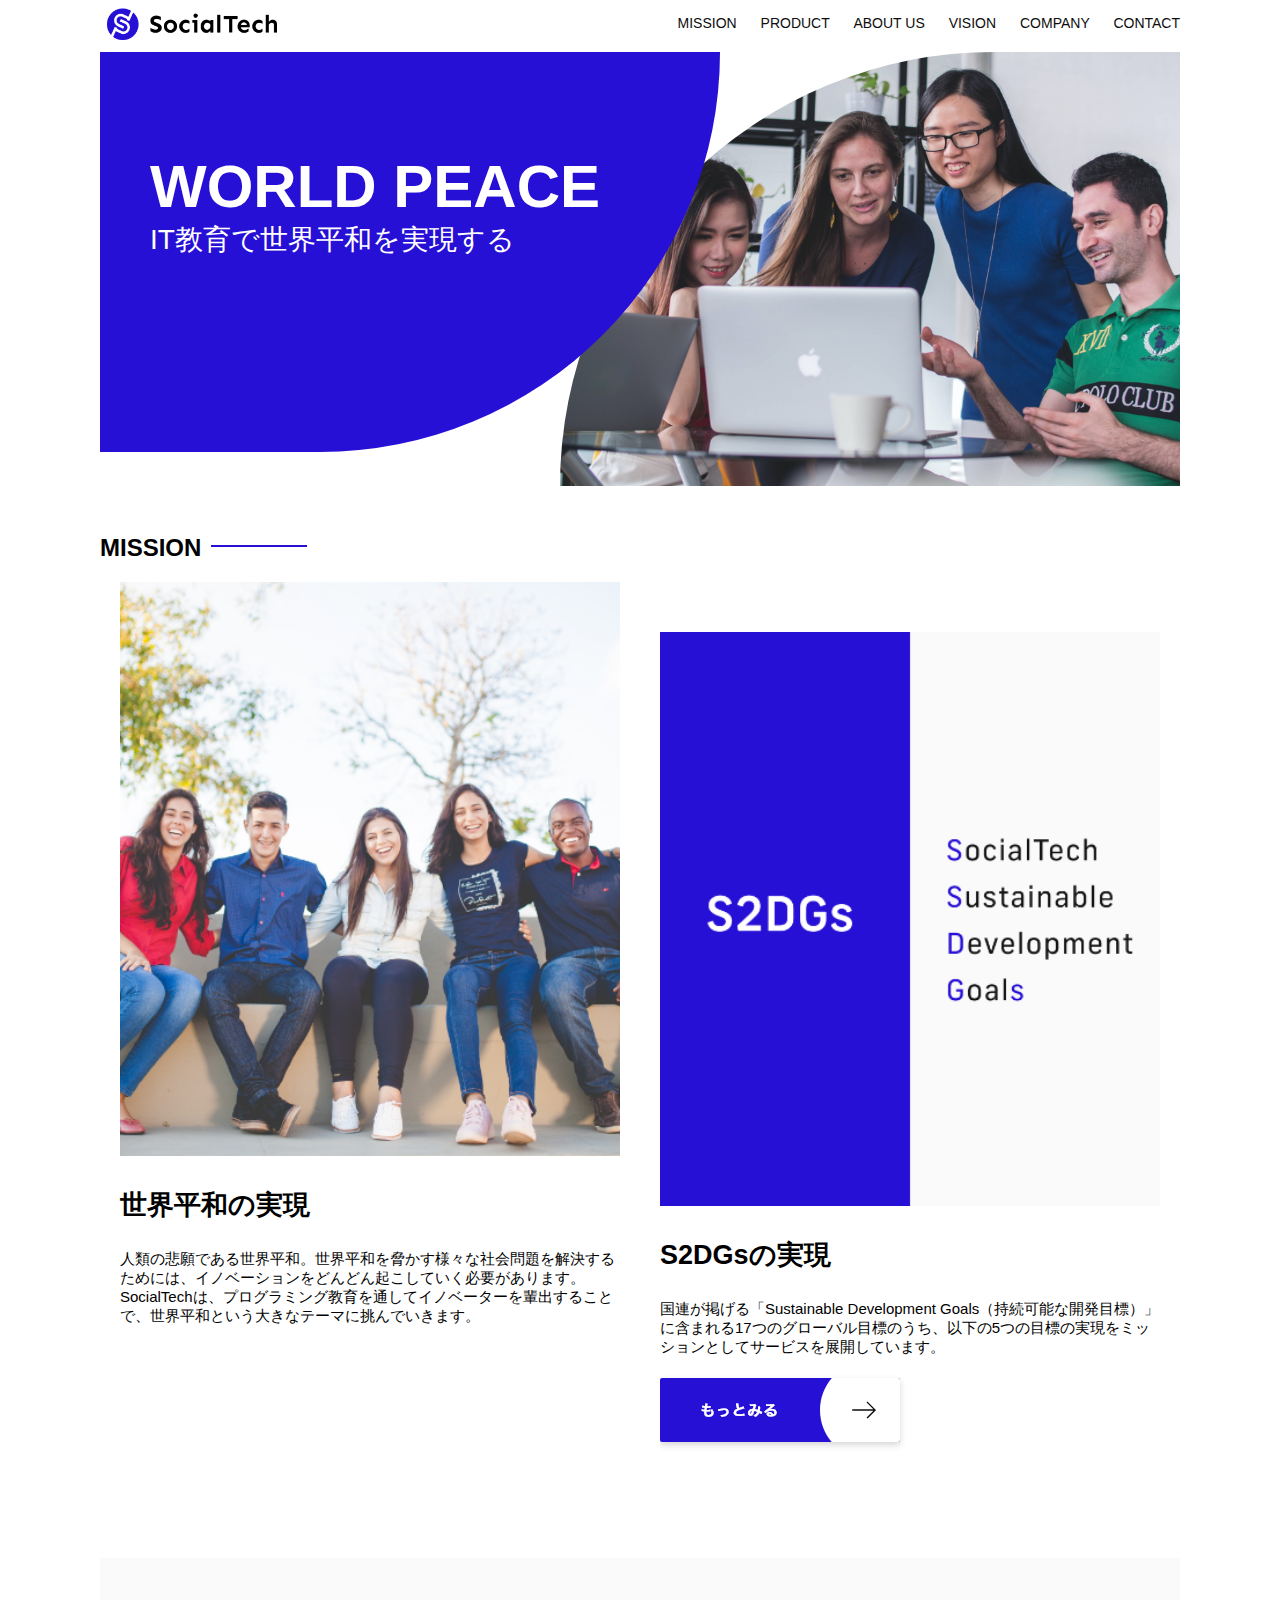
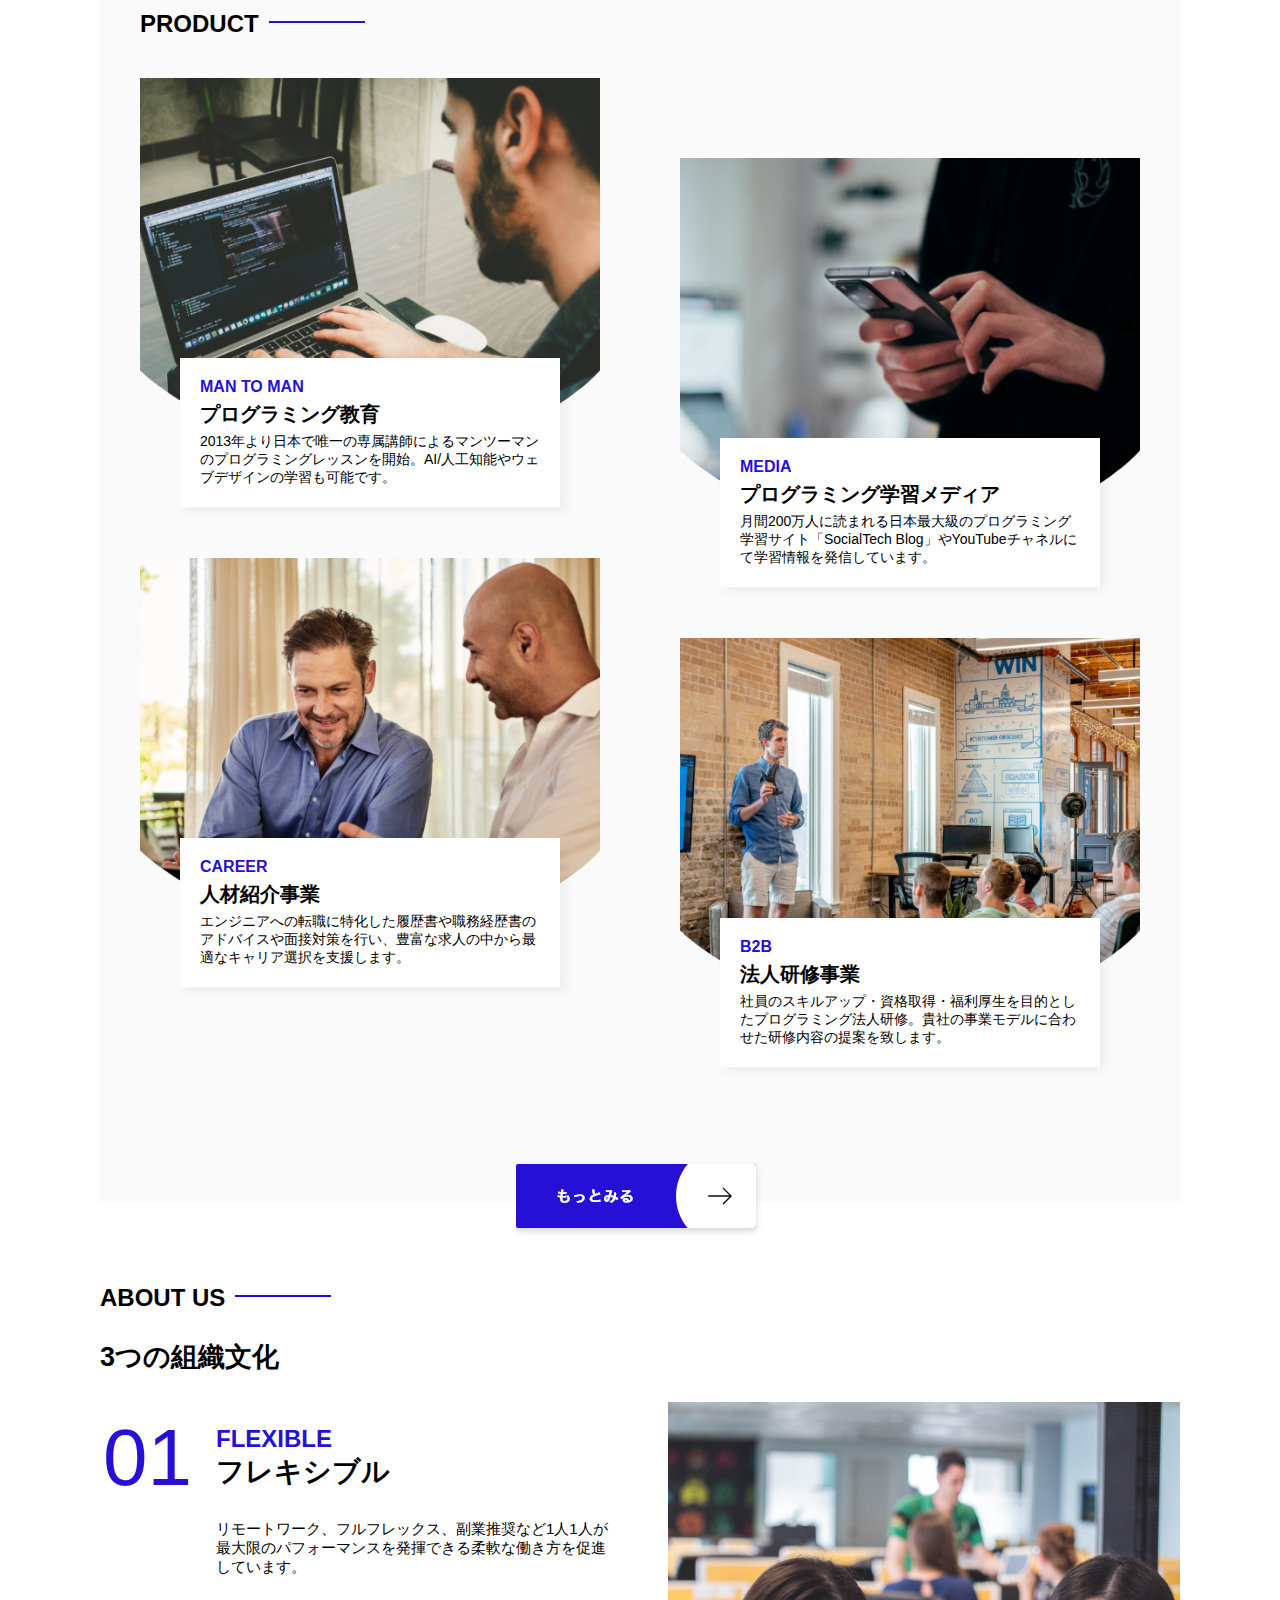
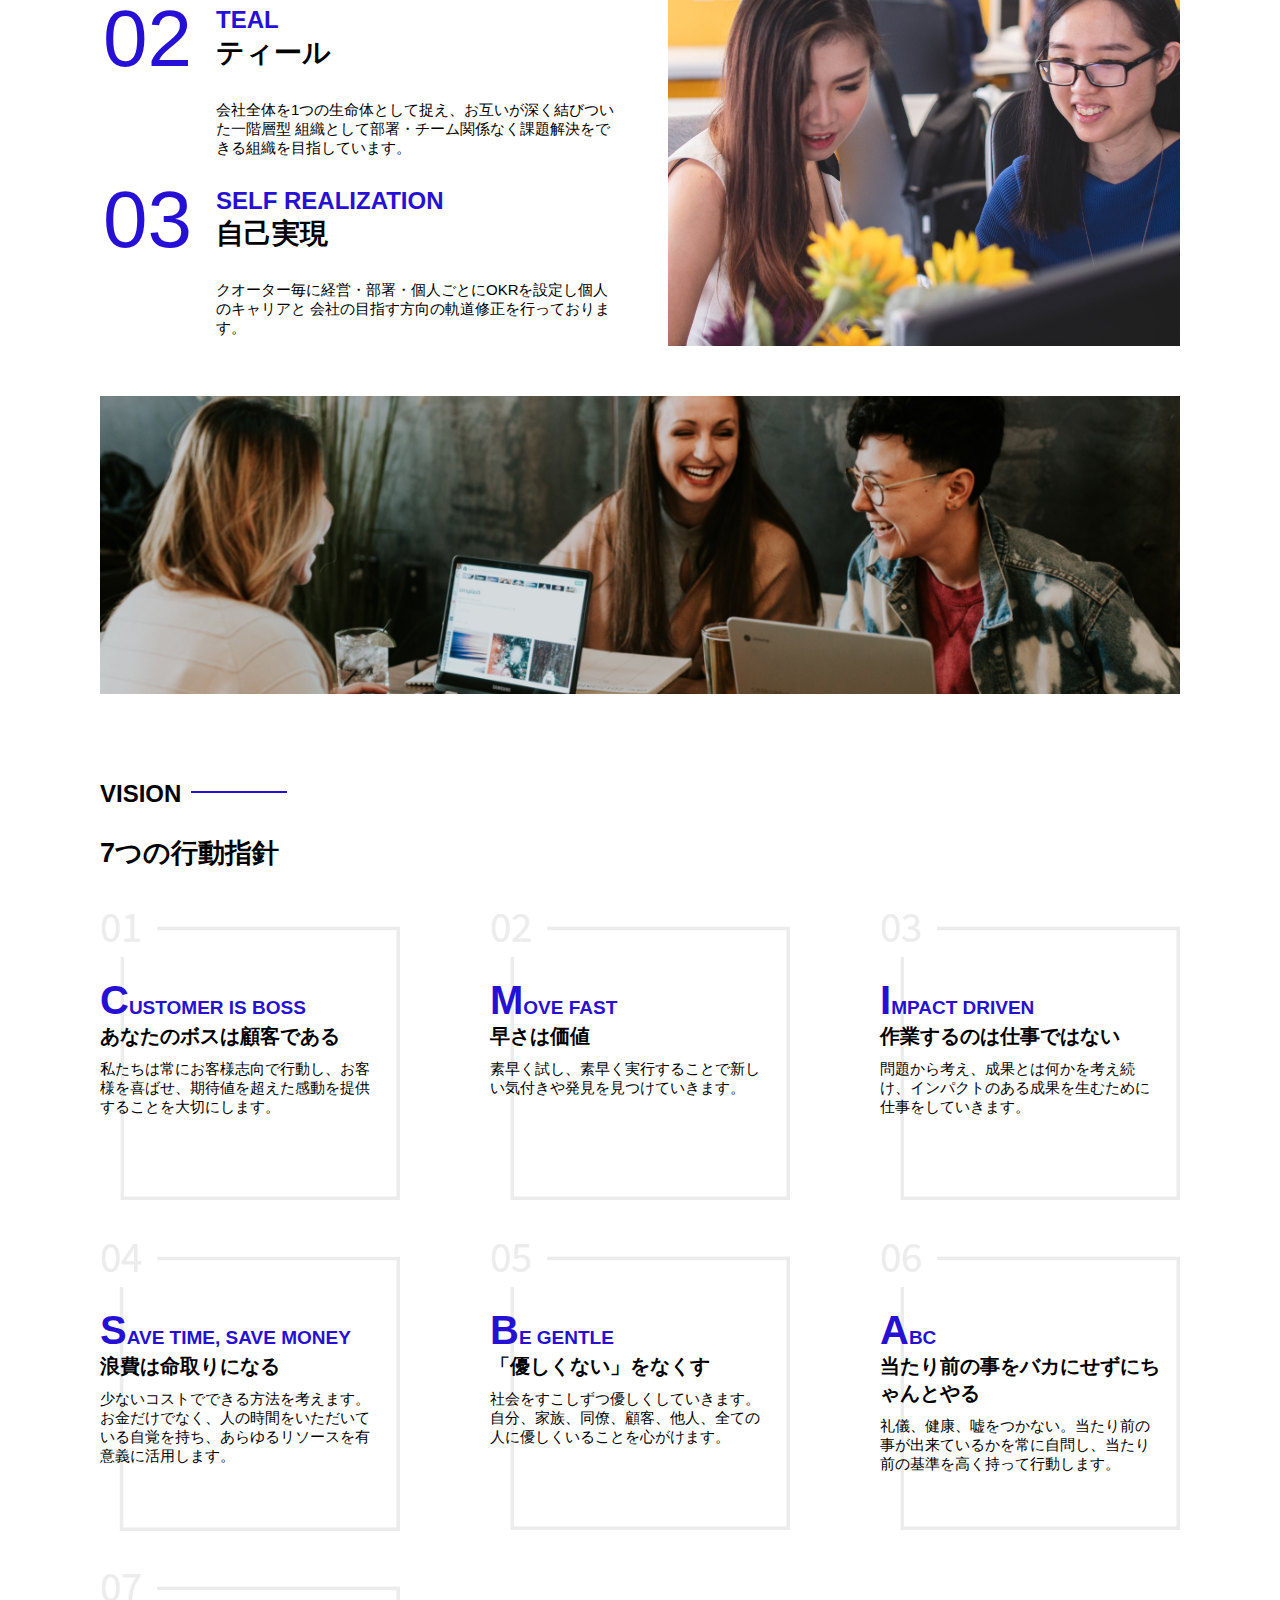
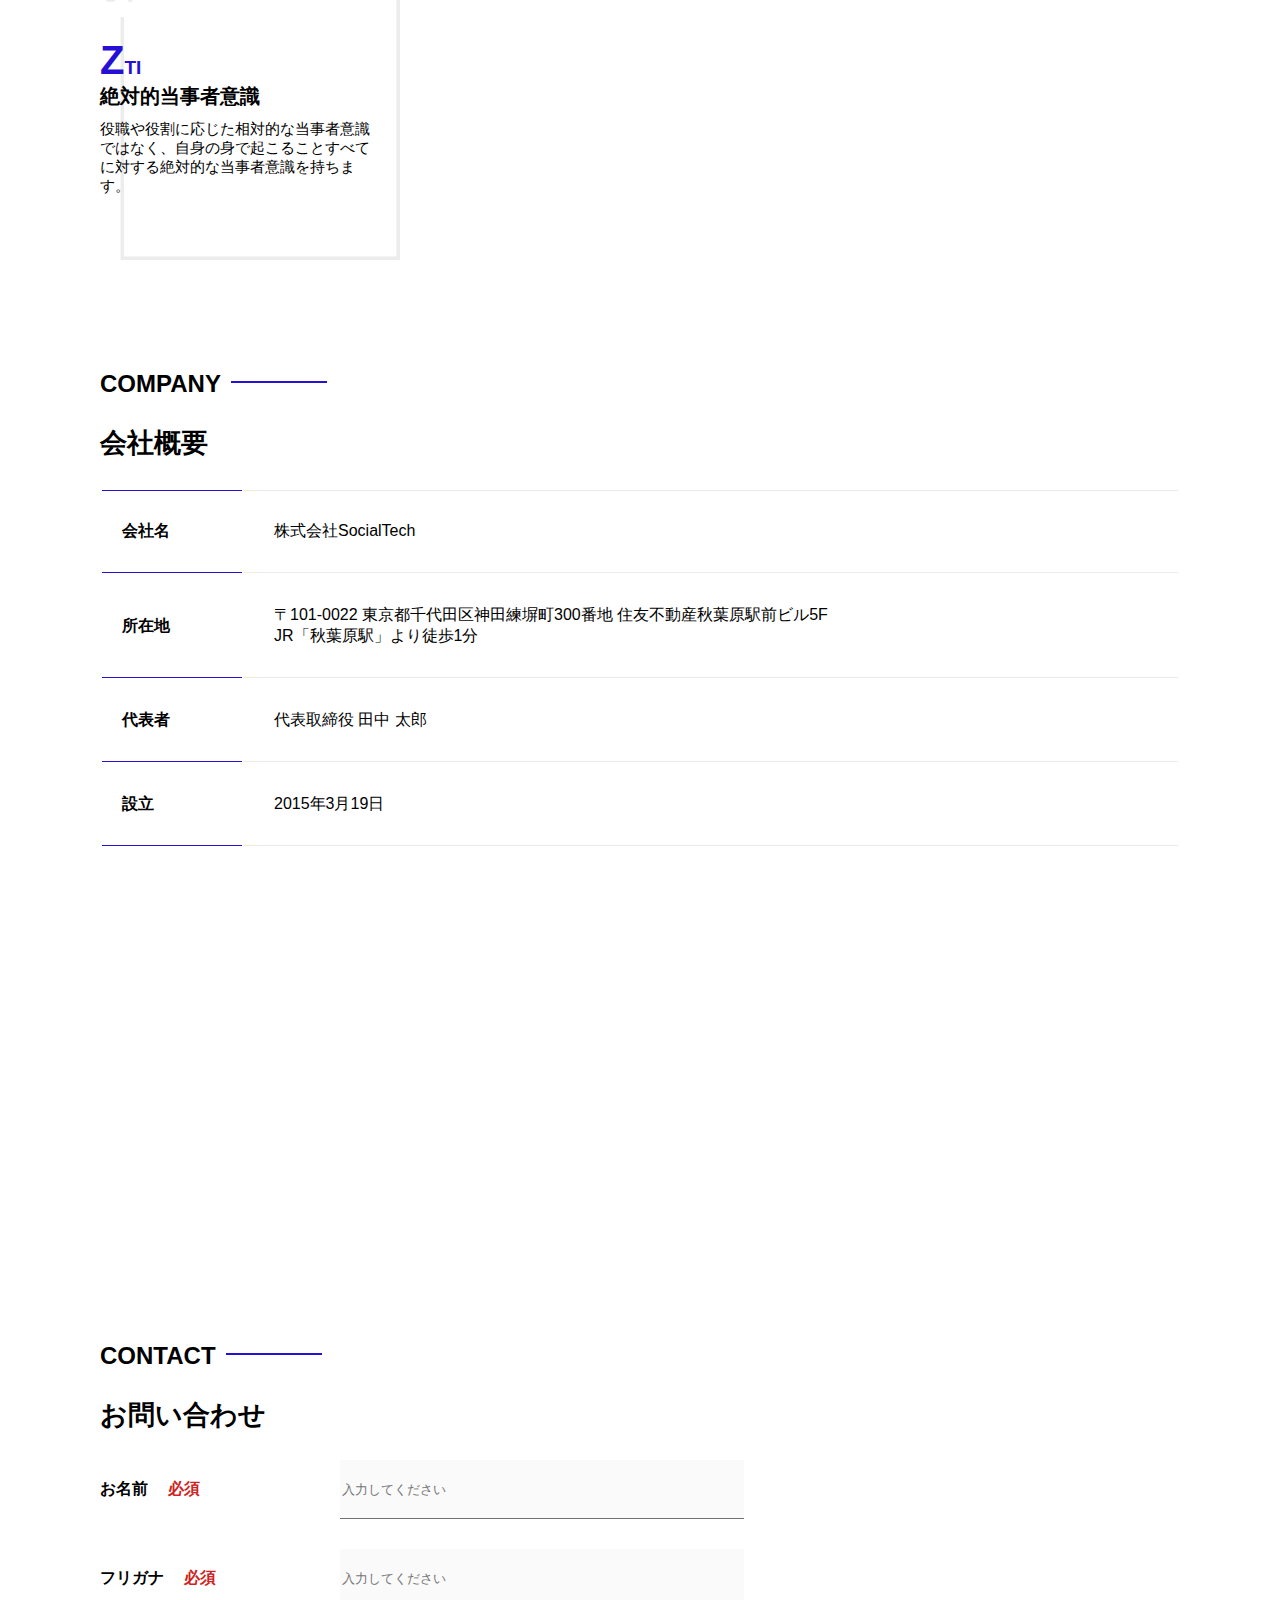
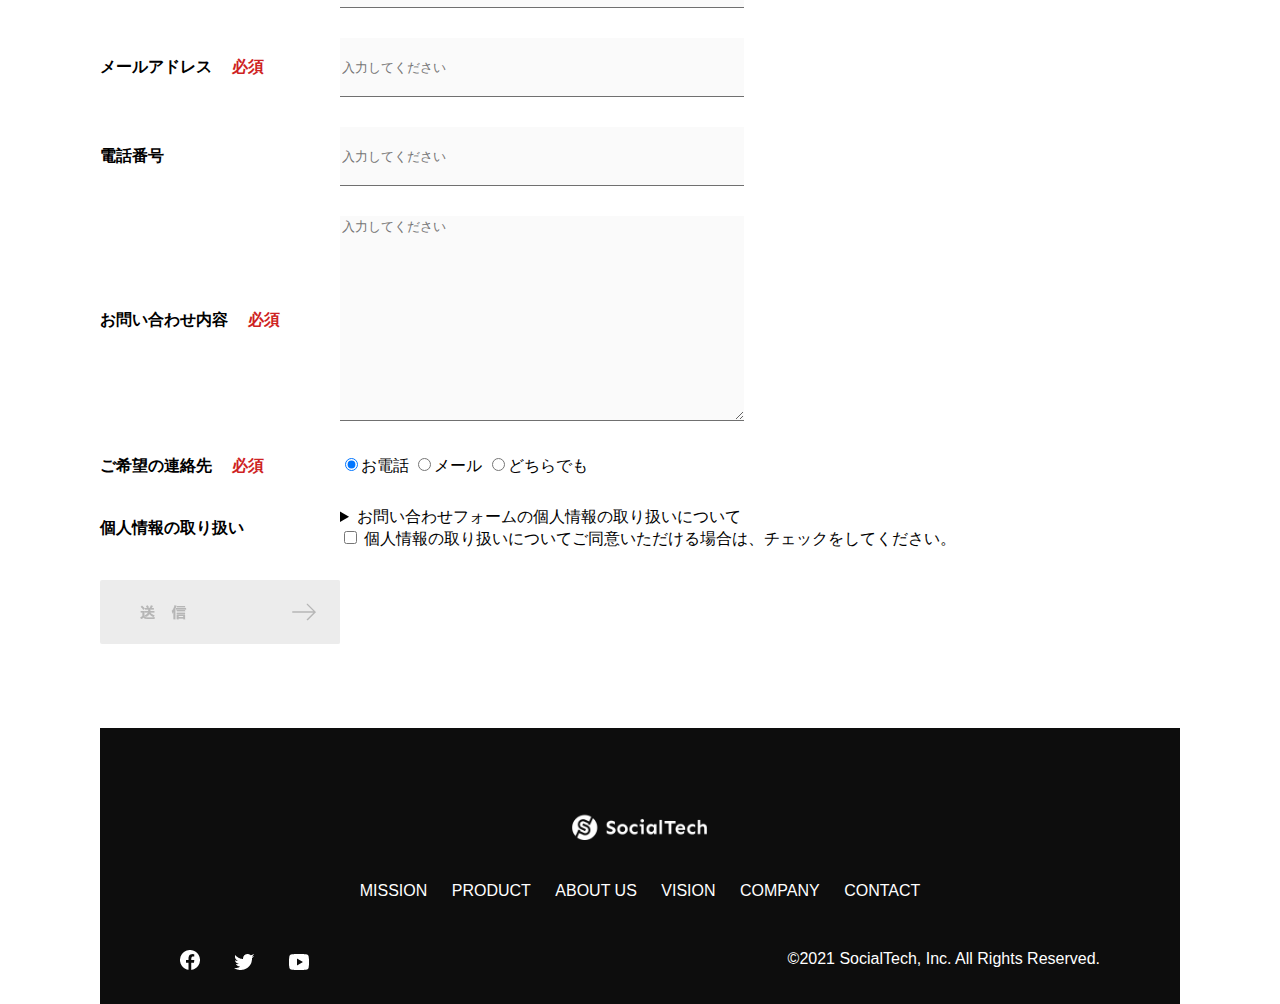
==== index.html @ 82a16e38 "初回コミット" ====
<!DOCTYPE html>
<html>

<head>
    <title>SocialTech </title>
    <meta charset="utf-8">
    <meta name="description" content="SocialTechはEdTech業界のリーディングカンパニーを目指します。">
    <meta name="viewport" content="width=device-width, initial-scale=1.0">
    <link rel="stylesheet" href="style.css">
</head>

<body>
    <!-- ヘッダー -->
    <header>
        <!-- ロゴ -->
        <a href="index.html" id="logo"><img src="images/logo.png" alt="トップページに戻る"></a>

        <!-- PC用ナビゲーション -->
        <nav id="nav-pc">
            <a href="mission.html">MISSION</a>
            <a href="product.html">PRODUCT</a>
            <a href="index.html#aboutus">ABOUT US</a>
            <a href="index.html#vision">VISION</a>
            <a href="index.html#company">COMPANY</a>
            <a href="index.html#contact">CONTACT</a>
        </nav>

        <!-- スマホ用メニューボタン -->
        <img id="menu-sp" src="images/button-menu.png" alt="ナビゲーションを開く"
            onclick="document.getElementById('nav-sp').style.display = 'block'">

        <!-- スマホ用ナビゲーション -->
        <nav id="nav-sp">
            <img id="close" src="images/button-close.png" alt="ナビゲーションを閉じる"
                onclick="document.getElementById('nav-sp').style.display = 'none'">
            <a id="logo-sp" href="index.html" onclick="document.getElementById('nav-sp').style.display = 'none'"><img
                    src="images/logo-sp.png" alt="トップページに戻る"></a>
            <a class="menu" href="mission.html"
                onclick="document.getElementById('nav-sp').style.display = 'none'">MISSION</a>
            <a class="menu" href="product.html"
                onclick="document.getElementById('nav-sp').style.display = 'none'">PRODUCT</a>
            <a class="menu" href="index.html#aboutus"
                onclick="document.getElementById('nav-sp').style.display = 'none'">ABOUT US</a>
            <a class="menu" href="index.html#vision"
                onclick="document.getElementById('nav-sp').style.display = 'none'">VISION</a>
            <a class="menu" href="index.html#company"
                onclick="document.getElementById('nav-sp').style.display = 'none'">COMPANY</a>
            <a class="menu" href="index.html#contact"
                onclick="document.getElementById('nav-sp').style.display = 'none'">CONTACT</a>
            <div id="sns">
                <a href="https://www.facebook.com/sejuku2013"><img src="images/button-facebook.png"
                        alt="Facebookのリンク"></a>
                <a href="https://twitter.com/samuraijuku"><img src="images/button-twitter.png" alt="Twitterのリンク"></a>
                <a href="https://www.youtube.com/channel/UCCFOQO5aDK0xXam4cUQXT8g"><img src="images/button-youtube.png"
                        alt="YouTubeのリンク"></a>
            </div>
        </nav>
    </header>
    <main>
        <article>
            <!-- メインビジュアル -->
            <section id="main-visual">
                <div id="main-message">
                    <h1>WORLD PEACE</h1>
                    <p>IT教育で世界平和を実現する</p>
                </div>
                <img src="images/index/index-main.png" alt="PCの周りに集まる多国籍の仲間たち">
            </section>
            <section id="mission">
                <h2 class="index-h2">MISSION</h2>
                <div id="mission-flex">
                    <div>
                        <img id="mission-photo" src="images/index/index-mission.png" alt="屋外のベンチで写真を撮影する多国籍の仲間たち">
                        <h3>世界平和の実現</h3>
                        <p>
                            人類の悲願である世界平和。世界平和を脅かす様々な社会問題を解決するためには、イノベーションをどんどん起こしていく必要があります。SocialTechは、プログラミング教育を通してイノベーターを輩出することで、世界平和という大きなテーマに挑んでいきます。
                        </p>
                    </div>
                    <div>
                        <img id="s2dgs" src="images/index/s2dgs.png" alt="S2DGs">
                        <h3>S2DGsの実現</h3>
                        <p>国連が掲げる「Sustainable Development
                            Goals（持続可能な開発目標）」に含まれる17つのグローバル目標のうち、以下の5つの目標の実現をミッションとしてサービスを展開しています。</p>
                        <a href="mission.html">
                            <img src="images/button-more.png" alt="もっとみる">
                        </a>
                    </div>
                </div>
            </section>
            <!-- プロダクト -->
            <section id="product">
                <h2 class="index-h2">PRODUCT</h2>
                <div>
                    <div id="product-left">
                        <div>
                            <img class="product-photo" src="images/index/index-mantoman.png" alt="PCでコードを書く男性">
                            <div class="product-explain">
                                <span>MAN TO MAN</span>
                                <h3>プログラミング教育</h3>
                                <p>2013年より日本で唯一の専属講師によるマンツーマンのプログラミングレッスンを開始。AI/人工知能やウェブデザインの学習も可能です。</p>
                            </div>
                        </div>
                        <div>
                            <img class="product-photo" src="images/index/index-career.png" alt="笑顔で話し合う2人の男性">
                            <div class="product-explain">
                                <span>CAREER</span>
                                <h3>人材紹介事業</h3>
                                <p>エンジニアへの転職に特化した履歴書や職務経歴書のアドバイスや面接対策を行い、豊富な求人の中から最適なキャリア選択を支援します。</p>
                            </div>
                        </div>
                    </div>
                    <div id="product-right">
                        <div>
                            <img class="product-photo" src="images/index/index-media.png" alt="スマートフォンを操作する人">
                            <div class="product-explain">
                                <span>MEDIA</span>
                                <h3>プログラミング学習メディア</h3>
                                <p>月間200万人に読まれる日本最大級のプログラミング学習サイト「SocialTech
                                    Blog」やYouTubeチャネルにて学習情報を発信しています。</p>
                            </div>
                        </div>
                        <div>
                            <img class="product-photo" src="images/index/index-b2b.png" alt="講演中の男性とそれを聴く人々">
                            <div class="product-explain">
                                <span>B2B</span>
                                <h3>法人研修事業</h3>
                                <p>社員のスキルアップ・資格取得・福利厚生を目的としたプログラミング法人研修。貴社の事業モデルに合わせた研修内容の提案を致します。</p>
                            </div>
                        </div>
                    </div>
                </div>
                <div>
                    <a id="product-more" href="product.html">
                        <img src="images/button-more.png" alt="もっとみる">
                    </a>
                </div>
            </section>
            <!-- ABOUT US -->
            <section id="aboutus">
                <h2 class="index-h2">ABOUT US</h2>
                <h3>3つの組織文化</h3>
                <div>
                    <table class="culture-table">
                        <tr>
                            <td>
                                <span class="culture-num">01</span>
                            </td>
                            <td>
                                <span class="culture-en">FLEXIBLE</span>
                                <span class="culture-jp">フレキシブル</span>
                            </td>
                        </tr>
                        <tr>
                            <td>
                                <!--空のセル-->
                            </td>
                            <td>
                                <p class="culture-description">
                                    リモートワーク、フルフレックス、副業推奨など1人1人が最大限のパフォーマンスを発揮できる柔軟な働き方を促進しています。
                                </p>
                            </td>
                        </tr>
                        <tr>
                            <td>
                                <span class="culture-num">02</span>
                            </td>
                            <td>
                                <span class="culture-en">TEAL</span>
                                <span class="culture-jp">ティール</span>
                            </td>
                        </tr>
                        <tr>
                            <td>
                                <!--空のセル-->
                            </td>
                            <td>
                                <p class="culture-description">
                                    会社全体を1つの生命体として捉え、お互いが深く結びついた一階層型
                                    組織として部署・チーム関係なく課題解決をできる組織を目指しています。
                                </p>
                            </td>
                        </tr>
                        <tr>
                            <td>
                                <span class="culture-num">03</span>
                            </td>
                            <td>
                                <span class="culture-en">SELF REALIZATION</span>
                                <span class="culture-jp">自己実現</span>
                            </td>
                        </tr>
                        <tr>
                            <td>
                                <!--空のセル-->
                            </td>
                            <td>
                                <p class="culture-description">
                                    クオーター毎に経営・部署・個人ごとにOKRを設定し個人のキャリアと
                                    会社の目指す方向の軌道修正を行っております。
                                </p>
                            </td>
                        </tr>
                    </table>
                    <img class="culture-img" src="images/index/index-aboutus1.png" alt="笑顔で話し合う2人の女性">
                </div>
                <img class="culture-img2" src="images/index/index-aboutus2.png" alt="笑顔で話し合う3人の男女">
            </section>
            <!-- VISION -->
            <section id="vision">
                <h2 class="index-h2">VISION</h2>
                <h3>7つの行動指針</h3>
                <div>
                    <div class="vision-box">
                        <img src="images/index/vision-01.png" alt="01">
                        <span>
                            <h4>CUSTOMER IS BOSS</h4>
                            <h5>あなたのボスは顧客である</h5>
                            <p>私たちは常にお客様志向で行動し、お客様を喜ばせ、期待値を超えた感動を提供することを大切にします。</p>
                        </span>
                    </div>
                    <div class="vision-box">
                        <img src="images/index/vision-02.png" alt="02">
                        <span>
                            <h4>MOVE FAST</h4>
                            <h5>早さは価値</h5>
                            <p>素早く試し、素早く実行することで新しい気付きや発見を見つけていきます。</p>
                        </span>
                    </div>
                    <div class="vision-box">
                        <img src="images/index/vision-03.png" alt="03">
                        <span>
                            <h4>IMPACT DRIVEN</h4>
                            <h5>作業するのは仕事ではない</h5>
                            <p>問題から考え、成果とは何かを考え続け、インパクトのある成果を生むために仕事をしていきます。</p>
                        </span>
                    </div>
                    <div class="vision-box">
                        <img src="images/index//vision-04.png" alt="04">
                        <span>
                            <h4>SAVE TIME, SAVE MONEY</h4>
                            <h5>浪費は命取りになる</h5>
                            <p>少ないコストでできる方法を考えます。お金だけでなく、人の時間をいただいている自覚を持ち、あらゆるリソースを有意義に活用します。</p>
                        </span>

                    </div>
                    <div class="vision-box">
                        <img src="images/index/vision-05.png" alt="05">
                        <span>
                            <h4>BE GENTLE</h4>
                            <h5>「優しくない」をなくす</h5>
                            <p>社会をすこしずつ優しくしていきます。自分、家族、同僚、顧客、他人、全ての人に優しくいることを心がけます。</p>
                        </span>
                    </div>
                    <div class="vision-box">
                        <img src="images/index/vision-06.png" alt="06">
                        <span>
                            <h4>ABC</h4>
                            <h5>当たり前の事をバカにせずにちゃんとやる</h5>
                            <p>礼儀、健康、嘘をつかない。当たり前の事が出来ているかを常に自問し、当たり前の基準を高く持って行動します。</p>
                        </span>
                    </div>
                    <div class="vision-box">
                        <img src="images/index/vision-07.png" alt="07">
                        <span>
                            <h4>ZTI</h4>
                            <h5>絶対的当事者意識</h5>
                            <p>役職や役割に応じた相対的な当事者意識ではなく、自身の身で起こることすべてに対する絶対的な当事者意識を持ちます。</p>
                        </span>
                    </div>
                </div>
            </section>
            <!-- COMPANY -->
            <section id="company">
                <h2 class="index-h2">COMPANY</h2>
                <h3>会社概要</h3>
                <table id="company-table">
                    <tr>
                        <th class="tableheader-first">会社名</th>
                        <td class="cell-first">株式会社SocialTech</td>
                    </tr>
                    <tr>
                        <th class="tableheader">所在地</th>
                        <td class="cell">〒101-0022 東京都千代田区神田練塀町300番地 住友不動産秋葉原駅前ビル5F<br>JR「秋葉原駅」より徒歩1分</td>
                    </tr>
                    <tr>
                        <th class="tableheader">代表者</th>
                        <td class="cell">代表取締役 田中 太郎</td>
                    </tr>
                    <tr>
                        <th class="tableheader">設立</th>
                        <td class="cell">2015年3月19日</td>
                    </tr>
                </table>
                <iframe
                    src="https://www.google.com/maps/embed?pb=!1m18!1m12!1m3!1d3240.0688551336807!2d139.7720776771055!3d35.69992317258124!2m3!1f0!2f0!3f0!3m2!1i1024!2i768!4f13.1!3m3!1m2!1s0x60188fee13660e23%3A0x77137876edf742ac!2z5L2P5Y-L5LiN5YuV55Sj56eL6JGJ5Y6f6aeF5YmN44OT44Or!5e0!3m2!1sja!2sjp!4v1704858013291!5m2!1sja!2sjp"
                    style="border:0;" allowfullscreen="" loading="lazy">
                </iframe>
            </section>
            <!-- お問い合わせフォーム -->
            <section id="contact">
                <h2 class="index-h2">CONTACT</h2>
                <h3>お問い合わせ</h3>
                <form>

                    <div>
                        <div class="contact-heading">
                            <label class="contact-label">お名前<span class="contact-span">必須</span></label>
                        </div>
                        <div>
                            <input type="text" name="name" placeholder="入力してください" class="contact-textbox">
                        </div>
                    </div>
                    <div>
                        <div class="contact-heading">
                            <label class="contact-label">フリガナ<span class="contact-span">必須</span></label>
                        </div>
                        <div>
                            <input type="text" name="hurigana" placeholder="入力してください" class="contact-textbox">
                        </div>
                    </div>
                    <div>
                        <div class="contact-heading">
                            <label class="contact-label">メールアドレス<span class="contact-span">必須</span></label>
                        </div>
                        <div>
                            <input type="text" name="email" placeholder="入力してください" class="contact-textbox">
                        </div>
                    </div>
                    <div>
                        <div class="contact-heading">
                            <label class="contact-label">電話番号</label>
                        </div>
                        <div>
                            <input type="text" name="tel" placeholder="入力してください" class="contact-textbox">
                        </div>
                    </div>
                    <div>
                        <div class="contact-heading">
                            <label class="contact-label">お問い合わせ内容<span class="contact-span">必須</span></label>
                        </div>
                        <div>
                            <textarea class="contact-textarea " placeholder="入力してください" name="message"></textarea>
                        </div>
                    </div>
                    <div>
                        <div class="contact-heading">
                            <label class="contact-label">ご希望の連絡先<span class="contact-span">必須</span></label>
                        </div>
                        <div>
                            <input class="radiobutton" type="radio" value="tel" name="contact"
                                checked><label>お電話</label>
                            <input class="radiobutton" type="radio" value="mail" name="contact"><label>メール</label>
                            <input class="radiobutton" type="radio" value="both" name="contact"><label>どちらでも</label>
                        </div>
                    </div>
                    <div>
                        <div class="contact-heading">
                            <label class="contact-label">個人情報の取り扱い</label>
                        </div>
                        <div>
                            <details>
                                <summary>お問い合わせフォームの個人情報の取り扱いについて</summary>
                                <div>
                                    <span>１．組織の名称又は氏名</span><br>
                                    株式会社SocialTech<br><br>
                                    <span>２．個人情報保護管理者（若しくはその代理人）の氏名又は職名、所属及び連絡先
                                        鈴木 一郎 コーポレート部</span><br>
                                    メールアドレス：samurai@example.com<br>
                                    TEL：03-1234-5678<br>
                                    <span>３．個人情報の利用目的</span><br>
                                    ・本サービス及び本サービスに関連する情報の提供又はそれらに関する連絡のため<br>
                                    ・ユーザーの本人確認のため<br>
                                    ・当社サービスのご案内のため<br>
                                    ・当社の商品等の広告または宣伝（電子メールによるものを含むものとします。）<br><br>
                                    <span>４．個人情報の取り扱い業務の委託</span><br>
                                    個人情報の取扱業務の全部または一部を外部に業務委託する場合があります。<br>
                                    その際、弊社は、個人情報を適切に保護できる管理体制を敷き実行していることを条件として<br>
                                    委託先を厳選したうえで、機密保持契約を委託先と締結し、お客様の個人情報を厳密に管理させます。<br><br>
                                    <span>５．個人情報の開示等の請求</span><br>
                                    お客様は、弊社に対してご自身の個人情報の開示等（利用目的の通知、開示、内容の訂正・追加・削除、利用の停止または消去、第三者への提供の停止）に関して、当社問合わせ窓口に申し出ることができます。<br>
                                    その際、弊社はお客様ご本人を確認させていただいたうえで、合理的な期間内に対応いたします。<br><br>
                                    なお、個人情報に関する弊社問合わせ先は、次の通りです。<br><br>
                                    株式会社SocialTech　個人情報問合せ窓口<br>
                                    〒101-0022 東京都千代田区神田練塀町300番地 住友不動産秋葉原駅前ビル5F<br>
                                    メールアドレス：samurai@example.com　TEL：03-1234-5678<br><br>
                                    <span>６．個人情報を提供されることの任意性について</span><br><br>
                                    お客様がご自身の個人情報を弊社に提供されるか否かは、お客様のご判断によりますが、もしご提供されない場合には、適切なサービスが提供できない場合がありますので予めご了承ください。
                                </div>
                            </details>
                            <input type="checkbox" name="agree">
                            <span>個人情報の取り扱いについてご同意いただける場合は、チェックをしてください。</span>
                        </div>
                    </div>
                    <input type="image" src="images/button-submit.png" alt="送信する">
                </form>
            </section>
        </article>
        <footer>
            <div id="footer-logo">
                <img src="images/logo-sp.png" alt="SocialTech">
            </div>
            <div id="footer-link">
                <a href="mission.html">MISSION</a>
                <a href="product.html">PRODUCT</a>
                <a href="index.html#aboutus">ABOUT US</a>
                <a href="index.html#vision">VISION</a>
                <a href="index.html#company">COMPANY</a>
                <a href="index.html#contact">CONTACT</a>
            </div>
            <div id="sns-footer">
                <a href="https://www.facebook.com/sejuku2013"><img src="images/button-facebook.png"
                        alt="Facebookのリンク"></a>
                <a href="https://twitter.com/samuraijuku"><img src="images/button-twitter.png" alt="Twitterのリンク"></a>
                <a href="https://www.youtube.com/channel/UCCFOQO5aDK0xXam4cUQXT8g"><img src="images/button-youtube.png"
                        alt="YouTubeのリンク"></a>
                <span id="copyright">&copy;2021 SocialTech, Inc. All Rights Reserved. </span>
            </div>
        </footer>
    </main>
</body>

</html>
---- style.css ----
/* PC、スマホ共通スタイル */
body {
    font-family: "Source Sans Pro", "Hiragino Kaku Gothic ProN", Meiryo, Arial,
        sans-serif;
}

p {
    font-size: 15px;
}

.arrow-right {
    color: #2710d5;
}

#submit {
    margin-top: 50px;
}

/*================
 PC用のスタイル
=================*/
@media screen and (min-width: 768px) {
    /* 横幅設定 */
    body {
        max-width: 1080px;
        min-width: 900px;
        margin: 0 auto 0 auto;
    }

    /* ヘッダー */
    header {
        display: flex;
        justify-content: space-between;
    }

    /* ナビゲーションのレイアウト */
    #nav-pc {
        font-size: 14px;
        padding-top: 15px;
    }

    /* ナビゲーションのリンクの装飾設定 */
    #nav-pc > a {
        text-decoration: none;
        margin-left: 20px;
    }
    #nav-pc > a:link {
        color: #0d0d0d;
    }
    #nav-pc > a:visited {
        color: #0d0d0d;
    }
    #nav-pc > a:hover {
        color: #0d0d0d;
        text-decoration: underline;
    }
    #nav-pc > a:active {
        color: #0d0d0d;
    }

    /* スマホ用ナビを非表示 */
    #nav-sp,
    #menu-sp {
        display: none;
    }

    /* メインビジュアル*/
    #main-visual {
        position: relative;
        height: 400px;
    }
    #main-message {
        position: absolute;
        top: 0;
        left: 0;
        background-color: #2710d5;
        color: #ffffff;
        border-radius: 0 0 476px 0;
        max-width: 620px;
        height: 100%;
        width: 100%;
        z-index: 11;
    }
    #main-message > h1 {
        font-size: 60px;
        font-weight: bold;
        margin: 100px 0 0 50px;
    }

    #main-message > p {
        font-size: 28px;
        margin: 0 0 0 50px;
    }
    #main-visual > img {
        max-width: 620px;
        border-radius: 476px 0 0 0;
        position: absolute;
        top: 0;
        right: 0;
        z-index: 10;
    }

    /*見出し*/
    h2 {
        margin: 40px 0 0 0;
    }

    h2::after {
        content: url("images/line.png");
        margin-left: 10px;
    }

    h3 {
        font-size: 27px;
    }

    /* ミッション */
    #mission {
        margin: 80px auto 80px auto;
        width: 100%;
    }

    #mission-flex {
        width: 100%;
        display: flex;
    }

    #mission-flex > div {
        width: 50%;
        margin: 20px;
    }

    #mission-photo {
        width: 100%;
    }

    #s2dgs {
        margin-top: 50px;
        width: 100%;
    }

    /* プロダクト */
    #product {
        background-color: #fafafa;
        margin: 80px 0 80px 0;
        padding: 10px 40px 0px 40px;
    }

    /* 外枠 */
    #product > div {
        margin-top: 40px;
        display: flex;
    }

    /* 左のカラム */
    #product-left {
        width: 50%;
        margin-right: 20px;
    }

    /* 右のカラム */
    #product-right {
        width: 50%;
        margin-left: 20px;
        margin-top: 80px;
    }

    /* 写真＋説明の枠 */
    #product-left > div {
        position: relative;
        height: 480px;
        margin-right: 20px;
    }
    #product-right > div {
        position: relative;
        height: 480px;
        margin-left: 20px;
    }

    /* 写真*/
    .product-photo {
        width: 100%;
    }

    /* 説明文の枠 */
    .product-explain {
        background-color: #ffffff;
        position: absolute;
        left: 0;
        top: 280px;
        margin: 0 40px 0 40px;
        padding: 20px;
        box-shadow: 5px 5px 10px rgba(0, 0, 0, 0.05);
    }

    /* 説明文の英語 */
    .product-explain > span {
        color: #2710d5;
        font-weight: bold;
        font-size: 16px;
        margin: 0px;
    }

    /* 説明文の見出し */
    .product-explain > h3 {
        font-size: 20px;
        margin: 5px 0 5px 0;
    }

    /* 説明文 */
    .product-explain > p {
        font-size: 14px;
        margin: 0;
    }

    /* もっと見るボタン */
    #product-more {
        margin: 0 auto -42px auto;
    }

    /* ABOUT US */
    #aboutus {
        margin: 80px auto 80px auto;
    }

    /* ３つの組織文化と写真を入れる枠 */
    #aboutus > div {
        display: flex;
    }

    /* 写真 */
    .culture-img {
        width: 100%;
        align-self: flex-start;
    }

    .culture-img2 {
        margin-top: 50px;
        width: 100%;
    }

    /* 3つの組織文化の表 */
    .culture-table {
        margin-right: 50px;
    }

    /* 番号 */
    .culture-num {
        font-size: 80px;
        color: #2710d5;
        margin: 0 20px 0 0;
    }

    /* 組織文化英語 */
    .culture-en {
        color: #2710d5;
        font-weight: bold;
        font-size: 24px;
        display: block;
    }

    /* 組織文化日本語 */
    .culture-jp {
        font-size: 28px;
        font-weight: bold;
    }

    /* 説明文 */
    .culture-description {
        margin: 0;
    }

    /* ビジョン */
    #vision {
        margin: 80px auto 80px auto;
    }

    /* セクション内の外枠*/
    #vision > div {
        width: 100%;
        display: flex;
        justify-content: space-between;
        flex-wrap: wrap;
    }

    /*7つの行動指針の枠*/
    .vision-box {
        width: 300px;
        height: 300px;
        margin-bottom: 30px;
        position: relative;
    }

    .vision-box > img {
        width: 100%;
        height: auto;
        position: absolute;
        top: 0;
        left: 0;
        z-index: 30;
    }

    .vision-box > span {
        position: absolute;
        top: 0;
        left: 0;
        z-index: 31;
        margin-right: 20px;
    }

    .vision-box > span > h4 {
        color: #2710d5;
        font-size: 19px;
        margin: 80px 0 0 0;
    }

    .vision-box > span > h4::first-letter {
        font-size: 40px;
    }

    .vision-box > span > h5 {
        font-size: 20px;
        margin: 0 0 0 0;
    }

    .vision-box > span > p {
        margin: 10px 0 0 0;
    }

    /*会社概要*/
    #company {
        margin: 80px auto 80px auto;
    }

    #company-table {
        width: 100%;
    }

    .tableheader {
        text-align: left;
        padding: 20px;
        border-bottom-color: #2710d5;
        border-bottom-width: 1px;
        border-bottom-style: solid;
        width: 100px;
    }

    .tableheader-first {
        text-align: left;
        padding: 20px;
        border-bottom-color: #2710d5;
        border-bottom-width: 1px;
        border-bottom-style: solid;
        border-top-color: #2710d5;
        border-top-width: 1px;
        border-top-style: solid;
        width: 100px;
    }

    .cell {
        padding: 30px;
        border-bottom-color: #ececec;
        border-bottom-width: 1px;
        border-bottom-style: solid;
    }
    .cell-first {
        padding: 30px;
        border-bottom-color: #ececec;
        border-bottom-width: 1px;
        border-bottom-style: solid;
        border-top-color: #ececec;
        border-top-width: 1px;
        border-top-style: solid;
    }

    #company > iframe {
        width: 100%;
        height: 368px;
        margin-top: 40px;
    }

    /* お問い合わせ */
    #contact {
        margin: 80px auto 80px auto;
    }

    /* 外枠 */
    #contact > form > div {
        display: flex;
        flex-direction: row;
        flex-wrap: wrap;
        padding-bottom: 30px;
    }

    /* 左列　見出し */
    .contact-heading {
        width: 240px;
        align-self: center;
    }
    /* 見出しのラベル */
    .contact-label {
        font-weight: bold;
    }
    /* 必須 */
    .contact-span {
        color: #ce2222;
        margin: 0 0 0 20px;
        font-weight: bold;
    }
    /* テキストボックス */
    .contact-textbox {
        border-top: 0px;
        border-left: 0px;
        border-right: 0px;
        border-bottom-width: 1px;
        border-bottom-color: #707070;
        border-style: solid;
        background-color: #fafafa;
        height: 56px;
        width: 400px;
    }

    /* お問い合わせ内容のテキストエリア */
    .contact-textarea {
        border-top: 0px;
        border-left: 0px;
        border-right: 0px;
        border-bottom-width: 1px;
        border-bottom-color: #707070;
        background-color: #fafafa;
        width: 400px;
        height: 200px;
    }

    /* 個人情報の取り扱い */
    details {
        width: 700px;
    }
    details > div {
        background-color: #fafafa;
        padding: 20px;
    }

    details > div > span {
        font-weight: bold;
    }

    /* フッター */
    footer {
        background-color: #0d0d0d;
        text-align: center;
        padding: 80px 80px 30px 80px;
    }

    #footer-logo {
        margin-bottom: 30px;
    }

    #footer-link {
        margin-bottom: 50px;
    }
    #footer-link > a {
        text-decoration: none;
        margin: 10px;
    }
    #footer-link > a:link {
        color: #ffffff;
    }
    #footer-link > a:visited {
        color: #ffffff;
    }
    #footer-link > a:hover {
        color: #ffffff;
        text-decoration: underline;
    }
    #footer-link > a:active {
        color: #ffffff;
    }

    #sns-footer {
        text-align: left;
        width: 100%;
    }
    #sns-footer > a {
        margin-right: 30px;
    }

    #copyright {
        color: #ffffff;
        float: right;
    }

    /* mission.html用スタイル */
    /* ミッションのメインビジュアル */
    #mission-main {
        height: 496px;
        width: 100%;
        background-image: url("images/mission/mission-main.png");
        background-repeat: no-repeat;
        background-position-y: center;
    }

    #mission-title {
        background-color: #2710d5;
        width: 368px;
        color: #ffffff;
        height: 496px;
        border-radius: 0 248px 248px 0;
        position: relative;
    }
    #mission-title > h1 {
        position: absolute;
        top: 0;
        left: 100px;
        font-size: 80px;
    }

    #mission-title > span {
        position: absolute;
        top: 200px;
        left: 100px;
        font-size: 26px;
    }

    #mission-title > div {
        position: absolute;
        top: 350px;
        left: 100px;
        font-size: 16px;
    }

    #mission-s2dgs {
        width: 100%;
        margin: 20px;
    }

    .mission-h2 {
        color: #2710d5;
        font-size: 40px;
    }

    .mission-h2::after {
        content: none;
    }

    #mission-5goals {
        margin: 20px;
        display: flex;
    }
    #mission-5goals > div {
        flex-grow: 1;
        padding: 20px;
    }

    #mission-5goals > div > div {
        margin-bottom: 40px;
    }

    .fivegoals-image-right {
        float: right;
        margin: 20px;
    }

    .fivegoals-image-left {
        float: left;
        margin: 20px;
    }

    .fivegoals-number {
        color: #2710d5;
        font-size: 48px;
        font-weight: bold;
        margin: 0;
    }

    .fivegoals-h3 {
        font-size: 28px;
        margin: 0;
    }
    .fivegoals-p {
        margin: 0;
    }

    /* プロダクトページ */
    #product-main {
        height: 496px;
        width: 100%;
        background-image: url("images/product/product-main.png");
        background-repeat: no-repeat;
        background-position-y: center;
    }

    #product-title {
        background-color: #2710d5;
        width: 368px;
        color: #ffffff;
        height: 496px;
        border-radius: 0 248px 248px 0;
        position: relative;
    }
    #product-title > h1 {
        position: absolute;
        top: 0;
        left: 100px;
        font-size: 80px;
    }

    #product-title > span {
        position: absolute;
        top: 200px;
        left: 100px;
        font-size: 26px;
    }

    #product-title > div {
        position: absolute;
        top: 350px;
        left: 100px;
        font-size: 16px;
    }

    /* セクション1 */
    .product-section1 {
        position: relative;
        margin: 20px;
        height: 340px;
    }

    .product-section1 > img {
        position: absolute;
        top: 0;
        left: 0;
        width: 450px;
        margin: 0 40px 30px 0;
        border-radius: 0 432px 0 0;
    }

    .product-section1 > div {
        position: absolute;
        top: 0;
        left: 480px;
    }

    /*セクション２*/

    .product-section2 {
        position: relative;
        margin: 20px;
        height: 340px;
    }

    .product-section2 > img {
        position: absolute;
        top: 0;
        right: 0;
        width: 450px;
        margin: 0 0 30px 40px;
        border-radius: 432px 0 0 0;
    }

    .product-section2 > div {
        width: 500px;
        position: absolute;
        top: 0;
        left: 0;
    }

    .product-h2 {
        color: #2710d5;
        font-size: 24px;
        margin: 0;
    }

    .product-h3 {
        font-size: 28px;
        margin: 0;
    }
}

/*====================
 スマートフォン用のスタイル
=====================*/
@media screen and (max-width: 767px) {
    body {
        min-width: 375px;
        margin: 0;
    }

    /* PC用ナビゲーション非表示 */
    #nav-pc {
        display: none;
    }

    /* ハンバーガーメニュー */
    #menu-sp {
        float: right;
        padding: 0;
    }

    /* スマホ用ナビゲーションの表示切替*/
    /* 初期状態、レイアウトと非表示設定 */
    #nav-sp {
        background-color: #2710d5;
        position: absolute;
        left: 0;
        top: 0;
        height: 100%;
        width: 100%;
        display: none;
        z-index: 100;
    }

    /* ×ボタン */
    #close {
        position: absolute;
        top: 20px;
        right: 20px;
    }

    /* ナビゲーションメニュー用ロゴ */
    #logo-sp {
        margin: 80px 0 30px 20px;
    }

    /* ナビゲーションのリンクの装飾設定 */
    #nav-sp > a {
        display: block;
    }

    #nav-sp > a:link {
        color: #ffffff;
    }
    #nav-sp > a:visited {
        color: #ffffff;
    }
    #nav-sp > a:hover {
        color: #ffffff;
        text-decoration: underline;
    }
    #nav-sp > a:active {
        color: #ffffff;
    }

    #nav-sp > .menu {
        text-decoration: none;
        display: block;
        margin: 0 20px 0 20px;
        height: 44px;
        font-size: 16px;
        background-image: url("images/arrow.png");
        background-repeat: no-repeat;
        background-position: right top;
    }

    #sns {
        position: absolute;
        bottom: 20px;
        left: 20px;
    }
    #sns > a {
        margin-right: 30px;
    }

    /* メインビジュアル */
    #main-visual {
        position: relative;
        height: 470px;
        width: 100%;
        overflow: hidden;
    }
    #main-visual > div {
        position: absolute;
        top: 0;
        left: 0;
        background-color: #2710d5;
        color: white;
        border-radius: 0 0 476px 0;
        text-align: center;
        height: 280px;
        width: 100%;
        z-index: 11;
    }
    #main-visual > div > h1 {
        font-size: 28px;
        margin: 90px 0 0 0;
    }

    #main-visual > div > p {
        margin: 0;
    }

    #main-visual > img {
        width: 100%;
        border-radius: 476px 0 0 0;

        z-index: 10;
        position: absolute;
        bottom: 0;
        right: 0;
    }

    /*見出し*/
    h2::after {
        content: url("images/line.png");
        margin-left: 10px;
    }

    h3 {
        font-size: 24px;
        margin: 10px 0 0 0;
    }

    /* ミッション */
    #mission {
        margin: 20px;
    }

    #mission-photo {
        width: 100%;
    }

    #s2dgs {
        width: 100%;
    }

    /* プロダクト */
    #product {
        background-color: #fafafa;
        padding-top: 10px;
    }

    #product h2 {
        margin-left: 20px;
    }
    /* 外枠 */
    /* 左右のカラム　スマホでは縦並び */
    #product-left,
    #product-right {
        margin-right: 20px;
        margin-left: 20px;
    }

    /* 写真＋説明の枠 */
    #product-left > div,
    #product-right > div {
        position: relative;
        height: 540px;
    }

    /* 説明文の枠 */
    .product-explain {
        background-color: #ffffff;
        position: absolute;
        left: 0;
        bottom: 50px;
        padding: 20px;
        box-shadow: 5px 5px 10px rgba(0, 0, 0, 0.05);
    }

    .product-explain > span {
        color: #2710d5;
        font-weight: bold;
        font-size: 16px;
        margin: 0px;
    }

    .product-explain > h3 {
        margin: 10px 0 10px 0;
    }

    /* 写真*/
    .product-photo {
        width: 100%;
    }

    #product-more > img {
        margin: 0 0 -42px 20px;
    }

    /* ABOUT US */
    #aboutus {
        margin: 80px 20px 80px 20px;
    }

    #aboutus > div {
        display: flex;
        flex-direction: column;
    }

    .culture-table {
        width: 100%;
        padding-right: 20px;
        order: 2;
    }

    .culture-img {
        width: 100%;
        order: 1;
    }

    .culture-img2 {
        width: 100%;
    }
    .culture-num {
        font-size: 80px;
        color: #2710d5;
    }

    .culture-en {
        color: #2710d5;
        font-weight: bold;
        font-size: 24px;
        display: block;
    }

    .culture-jp {
        display: block;
    }

    .culture-description {
        margin: 0;
    }

    /* ビジョン */
    #vision {
        margin: 80px 20px 80px 20px;
    }

    .vision-box {
        width: 300px;
        height: 300px;
        margin-bottom: 30px;
        position: relative;
    }

    .vision-box > img {
        width: 100%;
        height: auto;
        position: absolute;
        top: 0;
        left: 0;
        z-index: 30;
    }

    .vision-box > span {
        position: absolute;
        top: 0;
        left: 0;
        z-index: 31;
        margin-right: 20px;
    }

    .vision-box > span > h4 {
        color: #2710d5;
        font-size: 19px;
        margin: 60px 0 0 0;
    }

    .vision-box > span > h5 {
        font-size: 20px;
        margin: 0 0 0 0;
    }
    .vision-box > span > p {
        margin: 10px 0 0 0;
    }

    /*会社概要*/
    #company {
        margin: 0 20px 0 20px;
    }

    #company > h3 {
        margin-bottom: 20px;
    }

    #company-table {
        width: 100%;
    }

    .tableheader-first {
        text-align: left;
        padding: 20px;
        border-bottom-color: #2710d5;
        border-bottom-width: 1px;
        border-bottom-style: solid;
        border-top-color: #2710d5;
        border-top-width: 1px;
        border-top-style: solid;
        width: 50px;
    }
    .tableheader {
        text-align: left;
        padding: 20px;
        border-bottom-color: #2710d5;
        border-bottom-width: 1px;
        border-bottom-style: solid;
        width: 50px;
    }

    .cell-first {
        padding: 20px;
        border-bottom-color: #ececec;
        border-bottom-width: 1px;
        border-bottom-style: solid;
        border-top-color: #ececec;
        border-top-width: 1px;
        border-top-style: solid;
    }
    .cell {
        padding: 20px;
        border-bottom-color: #ececec;
        border-bottom-width: 1px;
        border-bottom-style: solid;
    }

    #company > iframe {
        width: 100%;
        height: 240px;
        margin: 40px 0 0 0;
    }

    /* お問い合わせ */
    #contact {
        margin: 80px 20px 80px 20px;
    }

    #contact > h3 {
        margin-bottom: 20px;
    }

    #contact > form > div {
        margin-bottom: 20px;
    }

    .contact-heading {
        margin-bottom: 20px;
    }

    /* ラベル */
    .contact-label {
        font-weight: bold;
    }

    /* 必須 */
    .contact-span {
        color: #ce2222;
        margin: 0 0 0 20px;
        font-weight: bold;
    }

    .contact-textbox {
        height: 56px;
        border-top: 0px;
        border-left: 0px;
        border-right: 0px;
        background-color: #fafafa;
        border-bottom-width: 1px;
        border-bottom-color: #707070;
        border-style: solid;
        min-width: 300px;
        width: 100%;
    }

    .contact-textarea {
        height: 150px;
        border-top: 0px;
        border-left: 0px;
        border-right: 0px;
        background-color: #fafafa;
        width: 100%;
    }

    .radiobutton {
        margin-bottom: 20px;
    }

    /* .radiobutton + label::after {
        content: "\A";
        white-space: pre;
    } */

    /* フッター */
    footer {
        background-color: #0d0d0d;
        padding: 30px 20px 50px 20px;
    }

    #footer-logo {
        margin-bottom: 30px;
    }

    #footer-link {
        margin-bottom: 50px;
    }
    #footer-link > a {
        text-decoration: none;
        margin: 0 20px 30px 0;
        display: block;

        background-image: url("images/arrow.png");
        background-repeat: no-repeat;
        background-position: right top;
    }
    #footer-link > a:link {
        color: #ffffff;
    }
    #footer-link > a:visited {
        color: #ffffff;
    }
    #footer-link > a:hover {
        color: #ffffff;
        text-decoration: underline;
    }
    #footer-link > a:active {
        color: #ffffff;
    }

    #sns-footer > a {
        margin-right: 30px;
    }
    #copyright {
        font-size: 12px;
        display: block;
        margin-top: 30px;
        color: #ffffff;
    }

    /* mission.html用スタイル */
    /* ミッションのメインビジュアル */
    #mission-main {
        height: 256px;
        width: 100%;
        background-image: url("images/mission/mission-main.png");
        background-repeat: no-repeat;
        background-position-y: center;
        background-size: auto 208px;
    }

    #mission-title {
        background-color: #2710d5;
        width: 136px;
        color: #ffffff;
        height: 256px;
        border-radius: 0 248px 248px 0;
        position: relative;
    }
    #mission-title > h1 {
        position: absolute;
        top: 0;
        left: 20px;
        font-size: 40px;
    }

    #mission-title > span {
        position: absolute;
        top: 110px;
        left: 20px;
        font-size: 18px;
    }

    #mission-title > div {
        position: absolute;
        top: 180px;
        left: 20px;
        font-size: 13px;
    }
    /* ミッションページ　S2DGSの設定 */
    #mission-s2dgs {
        margin: 20px;
    }

    .mission-h2 {
        color: #2710d5;
        font-size: 38px;
        margin: 0px;
    }

    .mission-h2::after {
        content: none;
    }

    #mission-s2dgs > img {
        width: 100%;
    }

    #section-s2dgs > img {
        width: 100%;
    }

    /* ミッションページ　5つのゴールの設定 */
    #mission-5goals {
        margin: 20px;
    }

    #mission-5goals > div > div {
        margin-bottom: 40px;
    }

    #s2dgs-image {
        width: 100%;
    }
    .fivegoals-image-right {
        margin: 20px auto 20px auto;
        display: block;
    }

    .fivegoals-image-left {
        margin: 20px auto 20px auto;
        display: block;
    }

    .fivegoals-number {
        color: #2710d5;
        font-size: 48px;
        margin: 0;
    }

    .fivegoals-h3 {
        font-size: 28px;
        margin: 0;
    }
    .fivegoals-p {
        margin: 0;
    }

    /* プロダクトページ */

    #product-main {
        height: 256px;
        width: 100%;
        background-image: url("images/product/product-main.png");
        background-repeat: no-repeat;
        background-position-y: center;
        background-size: auto 208px;
    }

    #product-title {
        background-color: #2710d5;
        width: 136px;
        color: #ffffff;
        height: 256px;
        border-radius: 0 248px 248px 0;
        position: relative;
    }
    #product-title > h1 {
        position: absolute;
        top: 0;
        left: 20px;
        font-size: 40px;
    }

    #product-title > span {
        position: absolute;
        top: 110px;
        left: 20px;
        font-size: 18px;
    }

    #product-title > div {
        position: absolute;
        top: 180px;
        left: 20px;
        font-size: 13px;
    }

    .product-section1 {
        margin: 20px;
    }

    .product-section1 > img {
        width: 100%;
        border-radius: 0 300px 0 0;
    }

    .product-section1 > div {
    }

    .product-section2 {
        margin: 20px;

        display: flex;
        flex-direction: column;
    }

    .product-section2 > img {
        order: 1;
        width: 100%;
        border-radius: 300px 0 0 0;
    }

    .product-section2 > div {
        order: 2;
    }

    .product-h2 {
        color: #2710d5;
        font-size: 24px;
        /* width: 250px; */
        margin: 0;
    }

    .product-h3 {
        font-size: 28px;
        margin: 0;
    }
}
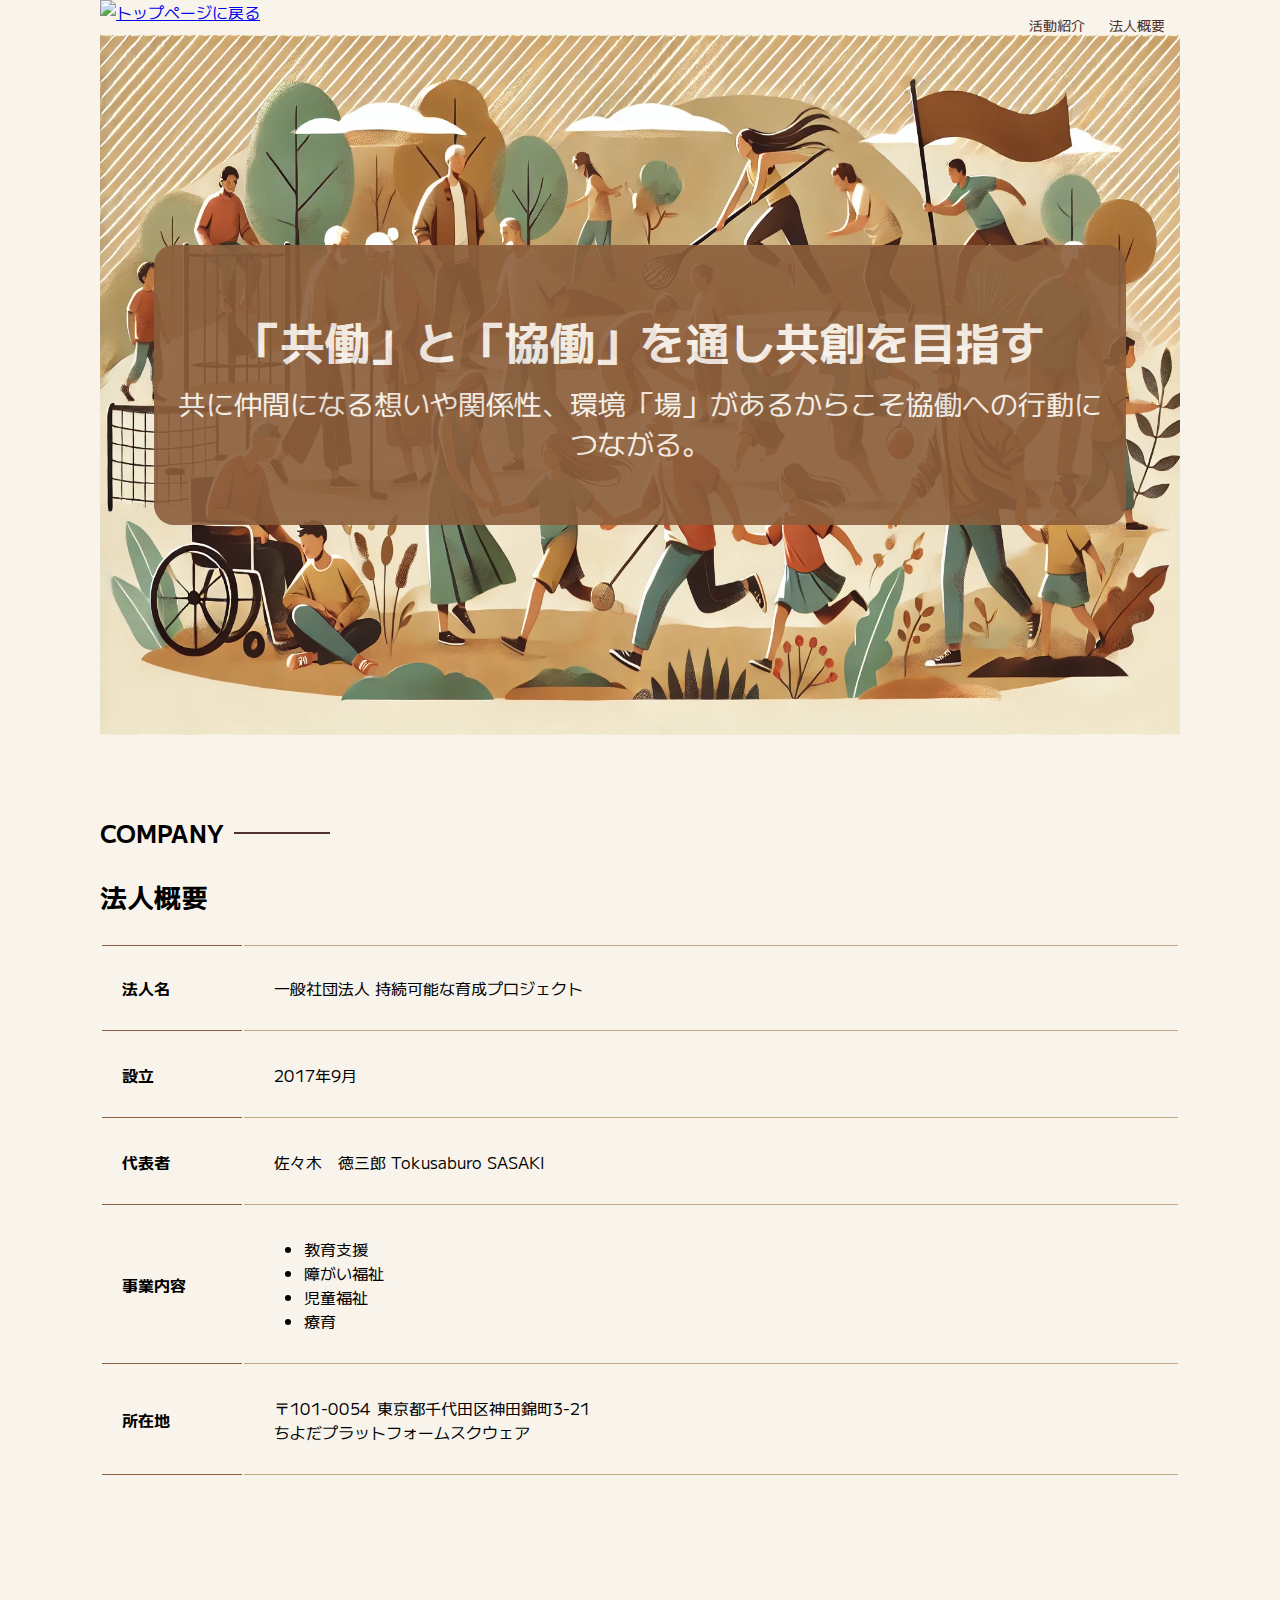
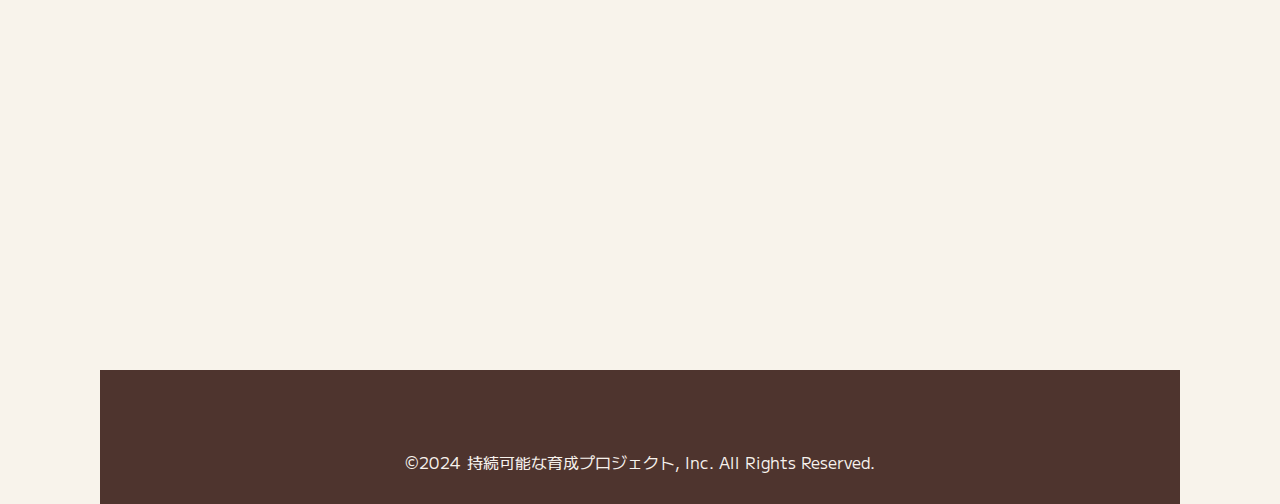
==== commit 521c79ff: "法人概要分岐前" ====
--- a/index.html
+++ b/index.html
@@ -2,32 +2,35 @@
 <html>
 
 <head>
-    <title>SocialTech </title>
+    <title>持続可能な育成プロジェクト</title>
     <meta charset="utf-8">
-    <meta name="description" content="SocialTechはEdTech業界のリーディングカンパニーを目指します。">
+    <meta name="description" content="持続可能な育成プロジェクトは。教育支援、障がい福祉、児童福祉。療育を行っている社団法人です。">
     <meta name="viewport" content="width=device-width, initial-scale=1.0">
-    <link rel="stylesheet" href="style.css">
+    <link href="https://fonts.googleapis.com/css2?family=Noto+Sans+JP:wght@400;500&display=swap" rel="stylesheet">
+    <link href="https://fonts.googleapis.com/css2?family=M+PLUS+1:wght@400;500;700&display=swap" rel="stylesheet">
+    <link rel="stylesheet" href="updated_style.css">
+    <link rel="stylesheet" href="https://cdnjs.cloudflare.com/ajax/libs/font-awesome/6.0.0/css/all.min.css">
 </head>
 
 <body>
     <!-- ヘッダー -->
     <header>
         <!-- ロゴ -->
-        <a href="index.html" id="logo"><img src="images/logo.png" alt="トップページに戻る"></a>
+        <!--<a href="index.html" id="logo" style="display:block;height:4em;;">持続可能な育成プロジェクト</a>-->
+        <a href="index.html" id="logo"><img src="../image/logo2c.png" alt="トップページに戻る"></a>
 
-        <!-- PC用ナビゲーション -->
+        <!-- ナビゲーション -->
         <nav id="nav-pc">
-            <a href="mission.html">MISSION</a>
-            <a href="product.html">PRODUCT</a>
-            <a href="index.html#aboutus">ABOUT US</a>
-            <a href="index.html#vision">VISION</a>
-            <a href="index.html#company">COMPANY</a>
-            <a href="index.html#contact">CONTACT</a>
+            <a href="activity.html">活動紹介</a>
+            <a href="index.html#aboutus">法人概要</a>
         </nav>
 
         <!-- スマホ用メニューボタン -->
-        <img id="menu-sp" src="images/button-menu.png" alt="ナビゲーションを開く"
-            onclick="document.getElementById('nav-sp').style.display = 'block'">
+        <!--<img id="menu-sp" src="images/button-menu.png" alt="ナビゲーションを開く"
+            onclick="document.getElementById('nav-sp').style.display = 'block'">-->
+        <div id="menu-sp" title="ナビゲーションを開く" onclick="document.getElementById('nav-sp').style.display = 'block'">
+            <i class="fas fa-bars"></i> <!-- メニューアイコン -->
+        </div>
 
         <!-- スマホ用ナビゲーション -->
         <nav id="nav-sp">
@@ -35,25 +38,10 @@
                 onclick="document.getElementById('nav-sp').style.display = 'none'">
             <a id="logo-sp" href="index.html" onclick="document.getElementById('nav-sp').style.display = 'none'"><img
                     src="images/logo-sp.png" alt="トップページに戻る"></a>
-            <a class="menu" href="mission.html"
-                onclick="document.getElementById('nav-sp').style.display = 'none'">MISSION</a>
-            <a class="menu" href="product.html"
-                onclick="document.getElementById('nav-sp').style.display = 'none'">PRODUCT</a>
+            <a class="menu" href="activity.html"
+                onclick="document.getElementById('nav-sp').style.display = 'none'">活動紹介</a>
             <a class="menu" href="index.html#aboutus"
-                onclick="document.getElementById('nav-sp').style.display = 'none'">ABOUT US</a>
-            <a class="menu" href="index.html#vision"
-                onclick="document.getElementById('nav-sp').style.display = 'none'">VISION</a>
-            <a class="menu" href="index.html#company"
-                onclick="document.getElementById('nav-sp').style.display = 'none'">COMPANY</a>
-            <a class="menu" href="index.html#contact"
-                onclick="document.getElementById('nav-sp').style.display = 'none'">CONTACT</a>
-            <div id="sns">
-                <a href="https://www.facebook.com/sejuku2013"><img src="images/button-facebook.png"
-                        alt="Facebookのリンク"></a>
-                <a href="https://twitter.com/samuraijuku"><img src="images/button-twitter.png" alt="Twitterのリンク"></a>
-                <a href="https://www.youtube.com/channel/UCCFOQO5aDK0xXam4cUQXT8g"><img src="images/button-youtube.png"
-                        alt="YouTubeのリンク"></a>
-            </div>
+                onclick="document.getElementById('nav-sp').style.display = 'none'">法人概要</a>
         </nav>
     </header>
     <main>
@@ -61,359 +49,55 @@
             <!-- メインビジュアル -->
             <section id="main-visual">
                 <div id="main-message">
-                    <h1>WORLD PEACE</h1>
-                    <p>IT教育で世界平和を実現する</p>
+                    <h1>「共働」と「協働」を通し共創を目指す</h1>
+                    <p>共に仲間になる想いや関係性、環境「場」があるからこそ協働への行動につながる。</p>
                 </div>
-                <img src="images/index/index-main.png" alt="PCの周りに集まる多国籍の仲間たち">
-            </section>
-            <section id="mission">
-                <h2 class="index-h2">MISSION</h2>
-                <div id="mission-flex">
-                    <div>
-                        <img id="mission-photo" src="images/index/index-mission.png" alt="屋外のベンチで写真を撮影する多国籍の仲間たち">
-                        <h3>世界平和の実現</h3>
-                        <p>
-                            人類の悲願である世界平和。世界平和を脅かす様々な社会問題を解決するためには、イノベーションをどんどん起こしていく必要があります。SocialTechは、プログラミング教育を通してイノベーターを輩出することで、世界平和という大きなテーマに挑んでいきます。
-                        </p>
-                    </div>
-                    <div>
-                        <img id="s2dgs" src="images/index/s2dgs.png" alt="S2DGs">
-                        <h3>S2DGsの実現</h3>
-                        <p>国連が掲げる「Sustainable Development
-                            Goals（持続可能な開発目標）」に含まれる17つのグローバル目標のうち、以下の5つの目標の実現をミッションとしてサービスを展開しています。</p>
-                        <a href="mission.html">
-                            <img src="images/button-more.png" alt="もっとみる">
-                        </a>
-                    </div>
-                </div>
-            </section>
-            <!-- プロダクト -->
-            <section id="product">
-                <h2 class="index-h2">PRODUCT</h2>
-                <div>
-                    <div id="product-left">
-                        <div>
-                            <img class="product-photo" src="images/index/index-mantoman.png" alt="PCでコードを書く男性">
-                            <div class="product-explain">
-                                <span>MAN TO MAN</span>
-                                <h3>プログラミング教育</h3>
-                                <p>2013年より日本で唯一の専属講師によるマンツーマンのプログラミングレッスンを開始。AI/人工知能やウェブデザインの学習も可能です。</p>
-                            </div>
-                        </div>
-                        <div>
-                            <img class="product-photo" src="images/index/index-career.png" alt="笑顔で話し合う2人の男性">
-                            <div class="product-explain">
-                                <span>CAREER</span>
-                                <h3>人材紹介事業</h3>
-                                <p>エンジニアへの転職に特化した履歴書や職務経歴書のアドバイスや面接対策を行い、豊富な求人の中から最適なキャリア選択を支援します。</p>
-                            </div>
-                        </div>
-                    </div>
-                    <div id="product-right">
-                        <div>
-                            <img class="product-photo" src="images/index/index-media.png" alt="スマートフォンを操作する人">
-                            <div class="product-explain">
-                                <span>MEDIA</span>
-                                <h3>プログラミング学習メディア</h3>
-                                <p>月間200万人に読まれる日本最大級のプログラミング学習サイト「SocialTech
-                                    Blog」やYouTubeチャネルにて学習情報を発信しています。</p>
-                            </div>
-                        </div>
-                        <div>
-                            <img class="product-photo" src="images/index/index-b2b.png" alt="講演中の男性とそれを聴く人々">
-                            <div class="product-explain">
-                                <span>B2B</span>
-                                <h3>法人研修事業</h3>
-                                <p>社員のスキルアップ・資格取得・福利厚生を目的としたプログラミング法人研修。貴社の事業モデルに合わせた研修内容の提案を致します。</p>
-                            </div>
-                        </div>
-                    </div>
-                </div>
-                <div>
-                    <a id="product-more" href="product.html">
-                        <img src="images/button-more.png" alt="もっとみる">
-                    </a>
-                </div>
-            </section>
-            <!-- ABOUT US -->
-            <section id="aboutus">
-                <h2 class="index-h2">ABOUT US</h2>
-                <h3>3つの組織文化</h3>
-                <div>
-                    <table class="culture-table">
-                        <tr>
-                            <td>
-                                <span class="culture-num">01</span>
-                            </td>
-                            <td>
-                                <span class="culture-en">FLEXIBLE</span>
-                                <span class="culture-jp">フレキシブル</span>
-                            </td>
-                        </tr>
-                        <tr>
-                            <td>
-                                <!--空のセル-->
-                            </td>
-                            <td>
-                                <p class="culture-description">
-                                    リモートワーク、フルフレックス、副業推奨など1人1人が最大限のパフォーマンスを発揮できる柔軟な働き方を促進しています。
-                                </p>
-                            </td>
-                        </tr>
-                        <tr>
-                            <td>
-                                <span class="culture-num">02</span>
-                            </td>
-                            <td>
-                                <span class="culture-en">TEAL</span>
-                                <span class="culture-jp">ティール</span>
-                            </td>
-                        </tr>
-                        <tr>
-                            <td>
-                                <!--空のセル-->
-                            </td>
-                            <td>
-                                <p class="culture-description">
-                                    会社全体を1つの生命体として捉え、お互いが深く結びついた一階層型
-                                    組織として部署・チーム関係なく課題解決をできる組織を目指しています。
-                                </p>
-                            </td>
-                        </tr>
-                        <tr>
-                            <td>
-                                <span class="culture-num">03</span>
-                            </td>
-                            <td>
-                                <span class="culture-en">SELF REALIZATION</span>
-                                <span class="culture-jp">自己実現</span>
-                            </td>
-                        </tr>
-                        <tr>
-                            <td>
-                                <!--空のセル-->
-                            </td>
-                            <td>
-                                <p class="culture-description">
-                                    クオーター毎に経営・部署・個人ごとにOKRを設定し個人のキャリアと
-                                    会社の目指す方向の軌道修正を行っております。
-                                </p>
-                            </td>
-                        </tr>
-                    </table>
-                    <img class="culture-img" src="images/index/index-aboutus1.png" alt="笑顔で話し合う2人の女性">
-                </div>
-                <img class="culture-img2" src="images/index/index-aboutus2.png" alt="笑顔で話し合う3人の男女">
-            </section>
-            <!-- VISION -->
-            <section id="vision">
-                <h2 class="index-h2">VISION</h2>
-                <h3>7つの行動指針</h3>
-                <div>
-                    <div class="vision-box">
-                        <img src="images/index/vision-01.png" alt="01">
-                        <span>
-                            <h4>CUSTOMER IS BOSS</h4>
-                            <h5>あなたのボスは顧客である</h5>
-                            <p>私たちは常にお客様志向で行動し、お客様を喜ばせ、期待値を超えた感動を提供することを大切にします。</p>
-                        </span>
-                    </div>
-                    <div class="vision-box">
-                        <img src="images/index/vision-02.png" alt="02">
-                        <span>
-                            <h4>MOVE FAST</h4>
-                            <h5>早さは価値</h5>
-                            <p>素早く試し、素早く実行することで新しい気付きや発見を見つけていきます。</p>
-                        </span>
-                    </div>
-                    <div class="vision-box">
-                        <img src="images/index/vision-03.png" alt="03">
-                        <span>
-                            <h4>IMPACT DRIVEN</h4>
-                            <h5>作業するのは仕事ではない</h5>
-                            <p>問題から考え、成果とは何かを考え続け、インパクトのある成果を生むために仕事をしていきます。</p>
-                        </span>
-                    </div>
-                    <div class="vision-box">
-                        <img src="images/index//vision-04.png" alt="04">
-                        <span>
-                            <h4>SAVE TIME, SAVE MONEY</h4>
-                            <h5>浪費は命取りになる</h5>
-                            <p>少ないコストでできる方法を考えます。お金だけでなく、人の時間をいただいている自覚を持ち、あらゆるリソースを有意義に活用します。</p>
-                        </span>
-
-                    </div>
-                    <div class="vision-box">
-                        <img src="images/index/vision-05.png" alt="05">
-                        <span>
-                            <h4>BE GENTLE</h4>
-                            <h5>「優しくない」をなくす</h5>
-                            <p>社会をすこしずつ優しくしていきます。自分、家族、同僚、顧客、他人、全ての人に優しくいることを心がけます。</p>
-                        </span>
-                    </div>
-                    <div class="vision-box">
-                        <img src="images/index/vision-06.png" alt="06">
-                        <span>
-                            <h4>ABC</h4>
-                            <h5>当たり前の事をバカにせずにちゃんとやる</h5>
-                            <p>礼儀、健康、嘘をつかない。当たり前の事が出来ているかを常に自問し、当たり前の基準を高く持って行動します。</p>
-                        </span>
-                    </div>
-                    <div class="vision-box">
-                        <img src="images/index/vision-07.png" alt="07">
-                        <span>
-                            <h4>ZTI</h4>
-                            <h5>絶対的当事者意識</h5>
-                            <p>役職や役割に応じた相対的な当事者意識ではなく、自身の身で起こることすべてに対する絶対的な当事者意識を持ちます。</p>
-                        </span>
-                    </div>
-                </div>
+                <img src="images/index/index-main2.png" alt="PCの周りに集まる多国籍の仲間たち">
             </section>
             <!-- COMPANY -->
             <section id="company">
                 <h2 class="index-h2">COMPANY</h2>
-                <h3>会社概要</h3>
+                <h3>法人概要</h3>
                 <table id="company-table">
                     <tr>
-                        <th class="tableheader-first">会社名</th>
-                        <td class="cell-first">株式会社SocialTech</td>
+                        <th class="tableheader-first">法人名</th>
+                        <td class="cell-first">一般社団法人 持続可能な育成プロジェクト</td>
                     </tr>
                     <tr>
-                        <th class="tableheader">所在地</th>
-                        <td class="cell">〒101-0022 東京都千代田区神田練塀町300番地 住友不動産秋葉原駅前ビル5F<br>JR「秋葉原駅」より徒歩1分</td>
+                        <th class="tableheader">設立</th>
+                        <td class="cell">2017年9月</td>
                     </tr>
                     <tr>
                         <th class="tableheader">代表者</th>
-                        <td class="cell">代表取締役 田中 太郎</td>
+                        <td class="cell">佐々木　徳三郎 Tokusaburo SASAKI</td>
                     </tr>
                     <tr>
-                        <th class="tableheader">設立</th>
-                        <td class="cell">2015年3月19日</td>
+                        <th class="tableheader">事業内容</th>
+                        <td class="cell">
+                            <ul>
+                                <li>教育支援</li>
+                                <li>障がい福祉</li>
+                                <li>児童福祉</li>
+                                <li>療育</li>
+                            </ul>
+                        </td>
+                    </tr>                                                            
+                    <tr>
+                        <th class="tableheader">所在地</th>
+                        <td class="cell">〒101-0054 東京都千代田区神田錦町3-21<br>ちよだプラットフォームスクウェア</td>
                     </tr>
+
+
                 </table>
                 <iframe
-                    src="https://www.google.com/maps/embed?pb=!1m18!1m12!1m3!1d3240.0688551336807!2d139.7720776771055!3d35.69992317258124!2m3!1f0!2f0!3f0!3m2!1i1024!2i768!4f13.1!3m3!1m2!1s0x60188fee13660e23%3A0x77137876edf742ac!2z5L2P5Y-L5LiN5YuV55Sj56eL6JGJ5Y6f6aeF5YmN44OT44Or!5e0!3m2!1sja!2sjp!4v1704858013291!5m2!1sja!2sjp"
+                    src="https://www.google.com/maps/embed?pb=!1m18!1m12!1m3!1d3240.4152920281535!2d139.75931527600383!3d35.69139672941512!2m3!1f0!2f0!3f0!3m2!1i1024!2i768!4f13.1!3m3!1m2!1s0x60188c0f9c9aaaab%3A0xe1466277d5a9ef04!2z44Gh44KI44Gg44OX44Op44OD44OI44OV44Kp44O844Og44K544Kv44Km44Kn44Ki!5e0!3m2!1sja!2sjp!4v1725043620813!5m2!1sja!2sjp" width="600" height="450" style="border:0;" allowfullscreen="" loading="lazy" referrerpolicy="no-referrer-when-downgrade"
                     style="border:0;" allowfullscreen="" loading="lazy">
                 </iframe>
             </section>
-            <!-- お問い合わせフォーム -->
-            <section id="contact">
-                <h2 class="index-h2">CONTACT</h2>
-                <h3>お問い合わせ</h3>
-                <form>
-
-                    <div>
-                        <div class="contact-heading">
-                            <label class="contact-label">お名前<span class="contact-span">必須</span></label>
-                        </div>
-                        <div>
-                            <input type="text" name="name" placeholder="入力してください" class="contact-textbox">
-                        </div>
-                    </div>
-                    <div>
-                        <div class="contact-heading">
-                            <label class="contact-label">フリガナ<span class="contact-span">必須</span></label>
-                        </div>
-                        <div>
-                            <input type="text" name="hurigana" placeholder="入力してください" class="contact-textbox">
-                        </div>
-                    </div>
-                    <div>
-                        <div class="contact-heading">
-                            <label class="contact-label">メールアドレス<span class="contact-span">必須</span></label>
-                        </div>
-                        <div>
-                            <input type="text" name="email" placeholder="入力してください" class="contact-textbox">
-                        </div>
-                    </div>
-                    <div>
-                        <div class="contact-heading">
-                            <label class="contact-label">電話番号</label>
-                        </div>
-                        <div>
-                            <input type="text" name="tel" placeholder="入力してください" class="contact-textbox">
-                        </div>
-                    </div>
-                    <div>
-                        <div class="contact-heading">
-                            <label class="contact-label">お問い合わせ内容<span class="contact-span">必須</span></label>
-                        </div>
-                        <div>
-                            <textarea class="contact-textarea " placeholder="入力してください" name="message"></textarea>
-                        </div>
-                    </div>
-                    <div>
-                        <div class="contact-heading">
-                            <label class="contact-label">ご希望の連絡先<span class="contact-span">必須</span></label>
-                        </div>
-                        <div>
-                            <input class="radiobutton" type="radio" value="tel" name="contact"
-                                checked><label>お電話</label>
-                            <input class="radiobutton" type="radio" value="mail" name="contact"><label>メール</label>
-                            <input class="radiobutton" type="radio" value="both" name="contact"><label>どちらでも</label>
-                        </div>
-                    </div>
-                    <div>
-                        <div class="contact-heading">
-                            <label class="contact-label">個人情報の取り扱い</label>
-                        </div>
-                        <div>
-                            <details>
-                                <summary>お問い合わせフォームの個人情報の取り扱いについて</summary>
-                                <div>
-                                    <span>１．組織の名称又は氏名</span><br>
-                                    株式会社SocialTech<br><br>
-                                    <span>２．個人情報保護管理者（若しくはその代理人）の氏名又は職名、所属及び連絡先
-                                        鈴木 一郎 コーポレート部</span><br>
-                                    メールアドレス：samurai@example.com<br>
-                                    TEL：03-1234-5678<br>
-                                    <span>３．個人情報の利用目的</span><br>
-                                    ・本サービス及び本サービスに関連する情報の提供又はそれらに関する連絡のため<br>
-                                    ・ユーザーの本人確認のため<br>
-                                    ・当社サービスのご案内のため<br>
-                                    ・当社の商品等の広告または宣伝（電子メールによるものを含むものとします。）<br><br>
-                                    <span>４．個人情報の取り扱い業務の委託</span><br>
-                                    個人情報の取扱業務の全部または一部を外部に業務委託する場合があります。<br>
-                                    その際、弊社は、個人情報を適切に保護できる管理体制を敷き実行していることを条件として<br>
-                                    委託先を厳選したうえで、機密保持契約を委託先と締結し、お客様の個人情報を厳密に管理させます。<br><br>
-                                    <span>５．個人情報の開示等の請求</span><br>
-                                    お客様は、弊社に対してご自身の個人情報の開示等（利用目的の通知、開示、内容の訂正・追加・削除、利用の停止または消去、第三者への提供の停止）に関して、当社問合わせ窓口に申し出ることができます。<br>
-                                    その際、弊社はお客様ご本人を確認させていただいたうえで、合理的な期間内に対応いたします。<br><br>
-                                    なお、個人情報に関する弊社問合わせ先は、次の通りです。<br><br>
-                                    株式会社SocialTech　個人情報問合せ窓口<br>
-                                    〒101-0022 東京都千代田区神田練塀町300番地 住友不動産秋葉原駅前ビル5F<br>
-                                    メールアドレス：samurai@example.com　TEL：03-1234-5678<br><br>
-                                    <span>６．個人情報を提供されることの任意性について</span><br><br>
-                                    お客様がご自身の個人情報を弊社に提供されるか否かは、お客様のご判断によりますが、もしご提供されない場合には、適切なサービスが提供できない場合がありますので予めご了承ください。
-                                </div>
-                            </details>
-                            <input type="checkbox" name="agree">
-                            <span>個人情報の取り扱いについてご同意いただける場合は、チェックをしてください。</span>
-                        </div>
-                    </div>
-                    <input type="image" src="images/button-submit.png" alt="送信する">
-                </form>
-            </section>
         </article>
         <footer>
-            <div id="footer-logo">
-                <img src="images/logo-sp.png" alt="SocialTech">
-            </div>
-            <div id="footer-link">
-                <a href="mission.html">MISSION</a>
-                <a href="product.html">PRODUCT</a>
-                <a href="index.html#aboutus">ABOUT US</a>
-                <a href="index.html#vision">VISION</a>
-                <a href="index.html#company">COMPANY</a>
-                <a href="index.html#contact">CONTACT</a>
-            </div>
             <div id="sns-footer">
-                <a href="https://www.facebook.com/sejuku2013"><img src="images/button-facebook.png"
-                        alt="Facebookのリンク"></a>
-                <a href="https://twitter.com/samuraijuku"><img src="images/button-twitter.png" alt="Twitterのリンク"></a>
-                <a href="https://www.youtube.com/channel/UCCFOQO5aDK0xXam4cUQXT8g"><img src="images/button-youtube.png"
-                        alt="YouTubeのリンク"></a>
-                <span id="copyright">&copy;2021 SocialTech, Inc. All Rights Reserved. </span>
+                <span id="copyright">&copy;2024 持続可能な育成プロジェクト, Inc. All Rights Reserved. </span>
             </div>
         </footer>
     </main>
--- a/updated_style.css
+++ b/updated_style.css
@@ -0,0 +1,1247 @@
+/* PC、スマホ共通スタイル */
+body {
+    font-family: 'M PLUS 1','Noto Sans JP',"Source Sans Pro", "Hiragino Kaku Gothic ProN", Meiryo, Arial,
+        sans-serif;
+}
+
+ul, ol {
+    margin-left: 0px;
+    padding-left: 0px;
+}
+
+p {
+    font-size: 15px;
+}
+
+.arrow-right {
+    color: #8B5E3C;
+}
+
+#submit {
+    margin-top: 50px;
+}
+
+/*================
+ PC用のスタイル
+=================*/
+@media screen and (min-width: 768px) {
+    /* 横幅設定 */
+    body {
+        max-width: 1080px;
+        min-width: 900px;
+        margin: 0 auto 0 auto;
+        background-color: #f8f3eb;
+    }
+
+    /* ヘッダー */
+    header {
+        display: flex;
+        justify-content: space-between;
+    }
+
+    /* ナビゲーションのレイアウト */
+    #nav-pc {
+        font-size: 14px;
+        padding-top: 15px;
+        padding-right: 15px;
+    }
+
+    /* ナビゲーションのリンクの装飾設定 */
+    #nav-pc > a {
+        text-decoration: none;
+        margin-left: 20px;
+    }
+    #nav-pc > a:link {
+        color: #4E342E;
+    }
+    #nav-pc > a:visited {
+        color: #4E342E;
+    }
+    #nav-pc > a:hover {
+        color: #4E342E;
+        text-decoration: underline;
+    }
+    #nav-pc > a:active {
+        color: #4E342E;
+    }
+
+    /* スマホ用ナビを非表示 */
+    #nav-sp,
+    #menu-sp {
+        display: none;
+    }
+
+    /* メインビジュアル*/
+    #main-visual {
+        position: relative;
+        height: 700px;
+    }
+    #main-message {
+        position: absolute;
+        background-color: #8B5E3C;
+        color: #F7F2ED;
+        border-radius: 20px;
+        height: 40%;
+        width: 90%;
+        z-index: 11;
+        top: 50%;
+        left: 50%;
+        transform: translate(-50%,-50%);
+        opacity: 0.9;
+        text-align:center;
+        display: flex;
+        flex-direction: column;
+        justify-content: center;
+        align-items: center;
+        text-align: center;        
+    }
+    #main-message > h1 {
+        font-size: 45px;
+        font-weight: bold;
+        margin: 0;
+    }
+
+    #main-message > p {
+        font-size: 28px;
+        margin: 10px 0 0 0;
+        padding: 0 20px;
+    }
+    #main-visual > img {
+        width: 100%;
+        height:700px;
+        position: absolute;
+        top: 0;
+        z-index: 10;
+    }
+
+    /*見出し*/
+    h2 {
+        margin: 40px 0 0 0;
+    }
+
+    h2::after {
+        content: url("images/line.png");
+        margin-left: 10px;
+    }
+
+    h3 {
+        font-size: 27px;
+    }
+
+    /* プロダクト */
+    #activity {
+        background-color: #EFE5DC;
+        margin: 80px 0 80px 0;
+        padding: 10px 40px 0px 40px;
+    }
+
+    /* 外枠 */
+    #activity > div {
+        margin-top: 40px;
+        display: flex;
+    }
+
+    /* 左のカラム */
+    #activity-left {
+        width: 50%;
+        margin-right: 20px;
+    }
+
+    /* 右のカラム */
+    #activity-right {
+        width: 50%;
+        margin-left: 20px;
+        margin-top: 80px;
+    }
+
+    /* 写真＋説明の枠 */
+    #activity-left > div {
+        position: relative;
+        height: 480px;
+        margin-right: 20px;
+    }
+    #activity-right > div {
+        position: relative;
+        height: 480px;
+        margin-left: 20px;
+    }
+
+    /* 写真*/
+    .activity-photo {
+        width: 100%;
+    }
+
+    /* 説明文の枠 */
+    .activity-explain {
+        background-color: #F7F2ED;
+        position: absolute;
+        left: 0;
+        top: 280px;
+        margin: 0 40px 0 40px;
+        padding: 20px;
+        box-shadow: 5px 5px 10px rgba(0, 0, 0, 0.05);
+    }
+
+    /* 説明文の英語 */
+    .activity-explain > span {
+        color: #8B5E3C;
+        font-weight: bold;
+        font-size: 16px;
+        margin: 0px;
+    }
+
+    /* 説明文の見出し */
+    .activity-explain > h3 {
+        font-size: 20px;
+        margin: 5px 0 5px 0;
+    }
+
+    /* 説明文 */
+    .activity-explain > p {
+        font-size: 14px;
+        margin: 0;
+    }
+
+    /* もっと見るボタン */
+    #activity-more {
+        margin: 0 auto -42px auto;
+    }
+
+    /* ABOUT US */
+    #aboutus {
+        margin: 80px auto 80px auto;
+    }
+
+    /* ３つの組織文化と写真を入れる枠 */
+    #aboutus > div {
+        display: flex;
+    }
+
+    /* 写真 */
+    .culture-img {
+        width: 100%;
+        align-self: flex-start;
+    }
+
+    .culture-img2 {
+        margin-top: 50px;
+        width: 100%;
+    }
+
+    /* 3つの組織文化の表 */
+    .culture-table {
+        margin-right: 50px;
+    }
+
+    /* 番号 */
+    .culture-num {
+        font-size: 80px;
+        color: #8B5E3C;
+        margin: 0 20px 0 0;
+    }
+
+    /* 組織文化英語 */
+    .culture-en {
+        color: #8B5E3C;
+        font-weight: bold;
+        font-size: 24px;
+        display: block;
+    }
+
+    /* 組織文化日本語 */
+    .culture-jp {
+        font-size: 28px;
+        font-weight: bold;
+    }
+
+    /* 説明文 */
+    .culture-description {
+        margin: 0;
+    }
+
+    /* ビジョン */
+    #vision {
+        margin: 80px auto 80px auto;
+    }
+
+    /* セクション内の外枠*/
+    #vision > div {
+        width: 100%;
+        display: flex;
+        justify-content: space-between;
+        flex-wrap: wrap;
+    }
+
+    /*7つの行動指針の枠*/
+    .vision-box {
+        width: 300px;
+        height: 300px;
+        margin-bottom: 30px;
+        position: relative;
+    }
+
+    .vision-box > img {
+        width: 100%;
+        height: auto;
+        position: absolute;
+        top: 0;
+        left: 0;
+        z-index: 30;
+    }
+
+    .vision-box > span {
+        position: absolute;
+        top: 0;
+        left: 0;
+        z-index: 31;
+        margin-right: 20px;
+    }
+
+    .vision-box > span > h4 {
+        color: #8B5E3C;
+        font-size: 19px;
+        margin: 80px 0 0 0;
+    }
+
+    .vision-box > span > h4::first-letter {
+        font-size: 40px;
+    }
+
+    .vision-box > span > h5 {
+        font-size: 20px;
+        margin: 0 0 0 0;
+    }
+
+    .vision-box > span > p {
+        margin: 10px 0 0 0;
+    }
+
+    /*会社概要*/
+    #company {
+        margin: 80px auto 80px auto;
+    }
+
+    #company-table {
+        width: 100%;
+    }
+
+    .tableheader {
+        text-align: left;
+        padding: 20px;
+        border-bottom-color: #8B5E3C;
+        border-bottom-width: 1px;
+        border-bottom-style: solid;
+        width: 100px;
+    }
+
+    .tableheader-first {
+        text-align: left;
+        padding: 20px;
+        border-bottom-color: #8B5E3C;
+        border-bottom-width: 1px;
+        border-bottom-style: solid;
+        border-top-color: #8B5E3C;
+        border-top-width: 1px;
+        border-top-style: solid;
+        width: 100px;
+    }
+
+    .cell {
+        padding: 30px;
+        border-bottom-color: #C5A880;
+        border-bottom-width: 1px;
+        border-bottom-style: solid;
+    }
+    .cell-first {
+        padding: 30px;
+        border-bottom-color: #C5A880;
+        border-bottom-width: 1px;
+        border-bottom-style: solid;
+        border-top-color: #C5A880;
+        border-top-width: 1px;
+        border-top-style: solid;
+    }
+    
+    #company-table .cell ul {
+        padding-left: 30px;
+        margin-top: 0;
+        margin-bottom: 0;
+    }
+    
+    #company > iframe {
+        width: 100%;
+        height: 368px;
+        margin-top: 40px;
+    }
+
+    /* お問い合わせ */
+    #contact {
+        margin: 80px auto 80px auto;
+    }
+
+    /* 外枠 */
+    #contact > form > div {
+        display: flex;
+        flex-direction: row;
+        flex-wrap: wrap;
+        padding-bottom: 30px;
+    }
+
+    /* 左列　見出し */
+    .contact-heading {
+        width: 240px;
+        align-self: center;
+    }
+    /* 見出しのラベル */
+    .contact-label {
+        font-weight: bold;
+    }
+    /* 必須 */
+    .contact-span {
+        color: #ce2222;
+        margin: 0 0 0 20px;
+        font-weight: bold;
+    }
+    /* テキストボックス */
+    .contact-textbox {
+        border-top: 0px;
+        border-left: 0px;
+        border-right: 0px;
+        border-bottom-width: 1px;
+        border-bottom-color: #707070;
+        border-style: solid;
+        background-color: #EFE5DC;
+        height: 56px;
+        width: 400px;
+    }
+
+    /* お問い合わせ内容のテキストエリア */
+    .contact-textarea {
+        border-top: 0px;
+        border-left: 0px;
+        border-right: 0px;
+        border-bottom-width: 1px;
+        border-bottom-color: #707070;
+        background-color: #EFE5DC;
+        width: 400px;
+        height: 200px;
+    }
+
+    /* 個人情報の取り扱い */
+    details {
+        width: 700px;
+    }
+    details > div {
+        background-color: #EFE5DC;
+        padding: 20px;
+    }
+
+    details > div > span {
+        font-weight: bold;
+    }
+
+    /* フッター */
+    footer {
+        background-color: #4E342E;
+        text-align: center;
+        padding: 80px 80px 30px 80px;
+    }
+
+    #footer-logo {
+        margin-bottom: 30px;
+    }
+
+    #footer-link {
+        margin-bottom: 50px;
+    }
+    #footer-link > a {
+        text-decoration: none;
+        margin: 10px;
+    }
+    #footer-link > a:link {
+        color: #F7F2ED;
+    }
+    #footer-link > a:visited {
+        color: #F7F2ED;
+    }
+    #footer-link > a:hover {
+        color: #F7F2ED;
+        text-decoration: underline;
+    }
+    #footer-link > a:active {
+        color: #F7F2ED;
+    }
+
+    #sns-footer {
+        text-align: center;
+        width: 100%;
+    }
+    #sns-footer > a {
+        /*margin-right: 30px;*/
+    }
+
+    #copyright {
+        color: #F7F2ED;
+        /*float: right;*/
+    }
+
+    .fivegoals-image-right {
+        float: right;
+        margin: 20px;
+    }
+
+    .fivegoals-image-left {
+        float: left;
+        margin: 20px;
+    }
+
+    .fivegoals-number {
+        color: #8B5E3C;
+        font-size: 48px;
+        font-weight: bold;
+        margin: 0;
+    }
+
+    .fivegoals-h3 {
+        font-size: 28px;
+        margin: 0;
+    }
+    .fivegoals-p {
+        margin: 0;
+    }
+
+    /* プロダクトページ */
+    #activity-main {
+        height: 246px;
+        width: 100%;
+        background-image: url("../image/26089.jpg");
+        background-repeat: no-repeat;
+        background-size: 130%;
+        background-position: left 60%;
+    }
+
+    #activity-title {
+        /*background-color: #8B5E3C;*/
+        /*width: 368px;*/
+        color: #F7F2ED;
+        /*height: 296px;*/
+        /*border-radius: 0 248px 248px 0;*/
+        position: relative;
+    }
+    #activity-title > h1 {
+        position: absolute;
+        top: 0;
+        left: 100px;
+        font-size: 55px;
+    }
+
+    #activity-title > span {
+        position: absolute;
+        top: 200px;
+        left: 100px;
+        font-size: 26px;
+    }
+
+    #activity-title > div {
+        position: absolute;
+        top: 350px;
+        left: 100px;
+        font-size: 16px;
+    }
+
+    /* セクション1 */
+    .activity-section1 {
+        display: flex;
+        align-items: flex-start;
+        justify-content: space-between;
+        margin: 50px 20px;
+    }
+
+    .activity-section1 > div.activity-exp {
+        flex: 1;
+        margin-left: 20px; /* 画像との間にスペースを確保 */
+    }
+
+    .activity-section1 > div > img {
+        width: 450px;
+        max-width: 100%; /* 画面サイズに応じて画像が収まるように */
+        height: auto; /* 画像のアスペクト比を維持 */
+        flex-shrink: 0;
+    }    
+/*    
+    .activity-section1 {
+        position: relative;
+        margin: 50px 20px;
+        height: 340px;
+    }
+
+    .activity-section1 > img {
+        position: absolute;
+        top: 0;
+        left: 0;
+        width: 450px;
+        margin: 0 40px 30px 0;
+        border-radius: 0 432px 0 0;
+    }
+
+    .activity-section1 > div {
+        position: absolute;
+        top: 0;
+        left: 480px;
+    }
+*/
+    /*セクション２*/
+/*
+    .activity-section2 {
+        position: relative;
+        margin: 50px 20px;
+        height: 340px;
+    }
+*/
+/*
+    .activity-section2 > img {
+        position: absolute;
+        top: 0;
+        right: 0;
+        width: 450px;
+        margin: 0 0 30px 40px;
+        border-radius: 432px 0 0 0;
+    }
+*/
+/*
+    .activity-section2 > div {
+        width: 500px;
+        position: absolute;
+        top: 0;
+        left: 0;
+    }
+*/
+    .activity-section2 {
+        display: flex;
+        align-items: flex-start;
+        justify-content: space-between;
+        margin: 50px 20px;
+    }
+
+    .activity-section2 > div.activity-exp {
+        flex: 1;
+        margin-right: 20px; /* 画像との間にスペースを確保 */
+    }
+
+    .activity-section2 > div > img {
+        width: 450px;
+        max-width: 100%; /* 画面サイズに応じて画像が収まるように */
+        height: auto; /* 画像のアスペクト比を維持 */
+        flex-shrink: 0;
+    }
+    .activity-h2 {
+        color: #8B5E3C;
+        font-size: 24px;
+        margin: 0;
+    }
+
+    .activity-h3 {
+        font-size: 28px;
+        margin: 0;
+    }
+    
+    .activity-section3 {
+        height: 250px;
+    }
+
+    .polaroid {
+        width: 400px; /* ポラロイドの幅 */
+        padding: 10px;
+        background: white;
+        box-shadow: 5px 5px 15px rgba(0,0,0,0.3);
+        margin: 20px;
+        display: inline-block;
+        text-align: center;
+        font-family: 'Arial', sans-serif;
+    }
+    
+    .polaroid img {
+        width: 100%;
+        height: auto;
+        display: block;
+    }    
+
+    .polaroid-left {
+        transform: rotate(-5deg); /* 画像を少し傾ける */
+    }
+
+    .polaroid-right {
+        transform: rotate(5deg); /* 画像を少し傾ける */
+    }    
+}
+
+/*====================
+ スマートフォン用のスタイル
+=====================*/
+@media screen and (max-width: 767px) {
+    body {
+        min-width: 375px;
+        margin: 0;
+    }
+
+    /* PC用ナビゲーション非表示 */
+    #nav-pc {
+        display: none;
+    }
+
+    /* ハンバーガーメニュー */
+    #menu-sp {
+        float: right;
+        padding: 0 10px 0 0;
+        font-size: 24px;
+    }
+
+    /* スマホ用ナビゲーションの表示切替*/
+    /* 初期状態、レイアウトと非表示設定 */
+    #nav-sp {
+        background-color: #8B5E3C;
+        position: absolute;
+        left: 0;
+        top: 0;
+        height: 100%;
+        width: 100%;
+        display: none;
+        z-index: 100;
+    }
+
+    /* ×ボタン */
+    #close {
+        position: absolute;
+        top: 20px;
+        right: 20px;
+    }
+    /* ヘッダー */
+    header {
+        height: 48px;
+    }
+    /* ナビゲーションメニュー用ロゴ */
+    #logo-sp {
+        margin: 80px 0 30px 20px;
+    }
+
+    /* ナビゲーションのリンクの装飾設定 */
+    #nav-sp > a {
+        display: block;
+    }
+
+    #nav-sp > a:link {
+        color: #F7F2ED;
+    }
+    #nav-sp > a:visited {
+        color: #F7F2ED;
+    }
+    #nav-sp > a:hover {
+        color: #F7F2ED;
+        text-decoration: underline;
+    }
+    #nav-sp > a:active {
+        color: #F7F2ED;
+    }
+
+    #nav-sp > .menu {
+        text-decoration: none;
+        display: block;
+        margin: 0 20px 0 20px;
+        height: 44px;
+        font-size: 16px;
+        background-image: url("images/arrow.png");
+        background-repeat: no-repeat;
+        background-position: right top;
+    }
+
+    #sns {
+        position: absolute;
+        bottom: 20px;
+        left: 20px;
+    }
+    #sns > a {
+        margin-right: 30px;
+    }
+
+    /* メインビジュアル */
+    #main-visual {
+        position: relative;
+        height: 200px;
+        width: 100%;
+        overflow: hidden;
+    }
+    #main-visual > div {
+
+        position: absolute;
+        top: 20%;
+        left: 0;
+        
+        background-color: #8B5E3C;
+        color: white;
+        /*border-radius: 0 0 476px 0;*/
+        text-align: center;
+        height: 120px;
+        width: 100%;
+        opacity: 0.9;
+        z-index: 11;     
+    }
+    #main-visual > div > h1 {
+        font-size: 18px;
+        /*margin: 90px 0 0 0;*/
+    }
+
+    #main-visual > div > p {
+        margin: 0;
+    }
+
+    #main-visual > img {
+        width: 100%;
+        height: 200px
+        /*border-radius: 476px 0 0 0;*/
+/*
+        z-index: 10;
+        position: absolute;
+        top: 0;
+        left: 0;
+*/
+    }
+
+    /*見出し*/
+    h2::after {
+        content: url("images/line.png");
+        margin-left: 10px;
+    }
+
+    h3 {
+        font-size: 24px;
+        margin: 10px 0 0 0;
+    }
+
+    /* ミッション */
+    #mission {
+        margin: 20px;
+    }
+
+    #mission-photo {
+        width: 100%;
+    }
+
+    #s2dgs {
+        width: 100%;
+    }
+
+    /* プロダクト */
+    #activity {
+        background-color: #EFE5DC;
+        padding-top: 10px;
+    }
+
+    #activity h2 {
+        margin-left: 20px;
+    }
+    /* 外枠 */
+    /* 左右のカラム　スマホでは縦並び */
+    #activity-left,
+    #activity-right {
+        margin-right: 20px;
+        margin-left: 20px;
+    }
+
+    /* 写真＋説明の枠 */
+    #activity-left > div,
+    #activity-right > div {
+        position: relative;
+        height: 540px;
+    }
+
+    /* 説明文の枠 */
+    .activity-explain {
+        background-color: #F7F2ED;
+        position: absolute;
+        left: 0;
+        bottom: 50px;
+        padding: 20px;
+        box-shadow: 5px 5px 10px rgba(0, 0, 0, 0.05);
+    }
+
+    .activity-explain > span {
+        color: #8B5E3C;
+        font-weight: bold;
+        font-size: 16px;
+        margin: 0px;
+    }
+
+    .activity-explain > h3 {
+        margin: 10px 0 10px 0;
+    }
+
+    /* 写真*/
+    .activity-photo {
+        width: 100%;
+    }
+
+    #activity-more > img {
+        margin: 0 0 -42px 20px;
+    }
+
+    /* ABOUT US */
+    #aboutus {
+        margin: 80px 20px 80px 20px;
+    }
+
+    #aboutus > div {
+        display: flex;
+        flex-direction: column;
+    }
+
+    .culture-table {
+        width: 100%;
+        padding-right: 20px;
+        order: 2;
+    }
+
+    .culture-img {
+        width: 100%;
+        order: 1;
+    }
+
+    .culture-img2 {
+        width: 100%;
+    }
+    .culture-num {
+        font-size: 80px;
+        color: #8B5E3C;
+    }
+
+    .culture-en {
+        color: #8B5E3C;
+        font-weight: bold;
+        font-size: 24px;
+        display: block;
+    }
+
+    .culture-jp {
+        display: block;
+    }
+
+    .culture-description {
+        margin: 0;
+    }
+
+    /* ビジョン */
+    #vision {
+        margin: 80px 20px 80px 20px;
+    }
+
+    .vision-box {
+        width: 300px;
+        height: 300px;
+        margin-bottom: 30px;
+        position: relative;
+    }
+
+    .vision-box > img {
+        width: 100%;
+        height: auto;
+        position: absolute;
+        top: 0;
+        left: 0;
+        z-index: 30;
+    }
+
+    .vision-box > span {
+        position: absolute;
+        top: 0;
+        left: 0;
+        z-index: 31;
+        margin-right: 20px;
+    }
+
+    .vision-box > span > h4 {
+        color: #8B5E3C;
+        font-size: 19px;
+        margin: 60px 0 0 0;
+    }
+
+    .vision-box > span > h5 {
+        font-size: 20px;
+        margin: 0 0 0 0;
+    }
+    .vision-box > span > p {
+        margin: 10px 0 0 0;
+    }
+
+    /*会社概要*/
+    #company {
+        margin: 0 20px 0 20px;
+    }
+
+    #company > h3 {
+        margin-bottom: 20px;
+    }
+
+    #company-table {
+        width: 100%;
+    }
+
+    .tableheader-first {
+        text-align: left;
+        padding: 20px;
+        border-bottom-color: #8B5E3C;
+        border-bottom-width: 1px;
+        border-bottom-style: solid;
+        border-top-color: #8B5E3C;
+        border-top-width: 1px;
+        border-top-style: solid;
+        width: 50px;
+    }
+    .tableheader {
+        text-align: left;
+        padding: 20px;
+        border-bottom-color: #8B5E3C;
+        border-bottom-width: 1px;
+        border-bottom-style: solid;
+        width: 50px;
+    }
+
+    .cell-first {
+        padding: 20px;
+        border-bottom-color: #C5A880;
+        border-bottom-width: 1px;
+        border-bottom-style: solid;
+        border-top-color: #C5A880;
+        border-top-width: 1px;
+        border-top-style: solid;
+    }
+    .cell {
+        padding: 20px;
+        border-bottom-color: #C5A880;
+        border-bottom-width: 1px;
+        border-bottom-style: solid;
+    }
+
+    #company > iframe {
+        width: 100%;
+        height: 240px;
+        margin: 40px 0 0 0;
+    }
+
+    /* お問い合わせ */
+    #contact {
+        margin: 80px 20px 80px 20px;
+    }
+
+    #contact > h3 {
+        margin-bottom: 20px;
+    }
+
+    #contact > form > div {
+        margin-bottom: 20px;
+    }
+
+    .contact-heading {
+        margin-bottom: 20px;
+    }
+
+    /* ラベル */
+    .contact-label {
+        font-weight: bold;
+    }
+
+    /* 必須 */
+    .contact-span {
+        color: #ce2222;
+        margin: 0 0 0 20px;
+        font-weight: bold;
+    }
+
+    .contact-textbox {
+        height: 56px;
+        border-top: 0px;
+        border-left: 0px;
+        border-right: 0px;
+        background-color: #EFE5DC;
+        border-bottom-width: 1px;
+        border-bottom-color: #707070;
+        border-style: solid;
+        min-width: 300px;
+        width: 100%;
+    }
+
+    .contact-textarea {
+        height: 150px;
+        border-top: 0px;
+        border-left: 0px;
+        border-right: 0px;
+        background-color: #EFE5DC;
+        width: 100%;
+    }
+
+    .radiobutton {
+        margin-bottom: 20px;
+    }
+
+    /* .radiobutton + label::after {
+        content: "\A";
+        white-space: pre;
+    } */
+
+    /* フッター */
+    footer {
+        background-color: #4E342E;
+        padding: 30px 20px 50px 20px;
+    }
+
+    #footer-logo {
+        margin-bottom: 30px;
+    }
+
+    #footer-link {
+        margin-bottom: 50px;
+    }
+    #footer-link > a {
+        text-decoration: none;
+        margin: 0 20px 30px 0;
+        display: block;
+
+        background-image: url("images/arrow.png");
+        background-repeat: no-repeat;
+        background-position: right top;
+    }
+    #footer-link > a:link {
+        color: #F7F2ED;
+    }
+    #footer-link > a:visited {
+        color: #F7F2ED;
+    }
+    #footer-link > a:hover {
+        color: #F7F2ED;
+        text-decoration: underline;
+    }
+    #footer-link > a:active {
+        color: #F7F2ED;
+    }
+
+    #sns-footer > a {
+        margin-right: 30px;
+    }
+    #copyright {
+        font-size: 12px;
+        display: block;
+        margin-top: 30px;
+        color: #F7F2ED;
+    }
+
+    #s2dgs-image {
+        width: 100%;
+    }
+    .fivegoals-image-right {
+        margin: 20px auto 20px auto;
+        display: block;
+    }
+
+    .fivegoals-image-left {
+        margin: 20px auto 20px auto;
+        display: block;
+    }
+
+    .fivegoals-number {
+        color: #8B5E3C;
+        font-size: 48px;
+        margin: 0;
+    }
+
+    .fivegoals-h3 {
+        font-size: 28px;
+        margin: 0;
+    }
+    .fivegoals-p {
+        margin: 0;
+    }
+
+    /* プロダクトページ */
+    #activity-main {
+        height: 206px;
+        width: 100%;
+        background-image: url("../image/26089.jpg");
+        background-repeat: no-repeat;
+        background-position-y: center;
+        background-size: cover;
+    }
+
+    #activity-title {
+        /*background-color: #8B5E3C;*/
+        width: 100%;
+        color: #F7F2ED;
+        height: 206px;
+        /*border-radius: 0 248px 248px 0;*/
+        position: relative;
+    }
+    #activity-title > h1 {
+        position: absolute;
+        top: 0;
+        left: 20px;
+        font-size: 40px;
+    }
+
+    #activity-title > span {
+        position: absolute;
+        top: 110px;
+        left: 20px;
+        font-size: 18px;
+    }
+
+    #activity-title > div {
+        position: absolute;
+        top: 180px;
+        left: 20px;
+        font-size: 13px;
+    }
+
+    .activity-section1 {
+        margin: 20px;
+    }
+
+    .activity-section1 > div > img {
+        width: 100%;
+        /*border-radius: 0 300px 0 0;*/
+    }
+
+    .activity-section1 > div.activity-exp {
+    }
+
+    .activity-section2 {
+        margin: 20px;
+
+        display: flex;
+        flex-direction: column;
+    }
+
+    .activity-section2 > div > img {
+        order: 1;
+        width: 100%;
+        /*border-radius: 300px 0 0 0;*/
+    }
+
+    .activity-section2 > div.activity-exp {
+        order: 2;
+    }
+
+    .activity-h2 {
+        color: #8B5E3C;
+        font-size: 24px;
+        /* width: 250px; */
+        margin: 0;
+    }
+
+    .activity-h3 {
+        font-size: 28px;
+        margin: 0;
+    }
+
+    #sns-footer {
+        text-align: center;
+        width: 100%;
+    }
+
+}
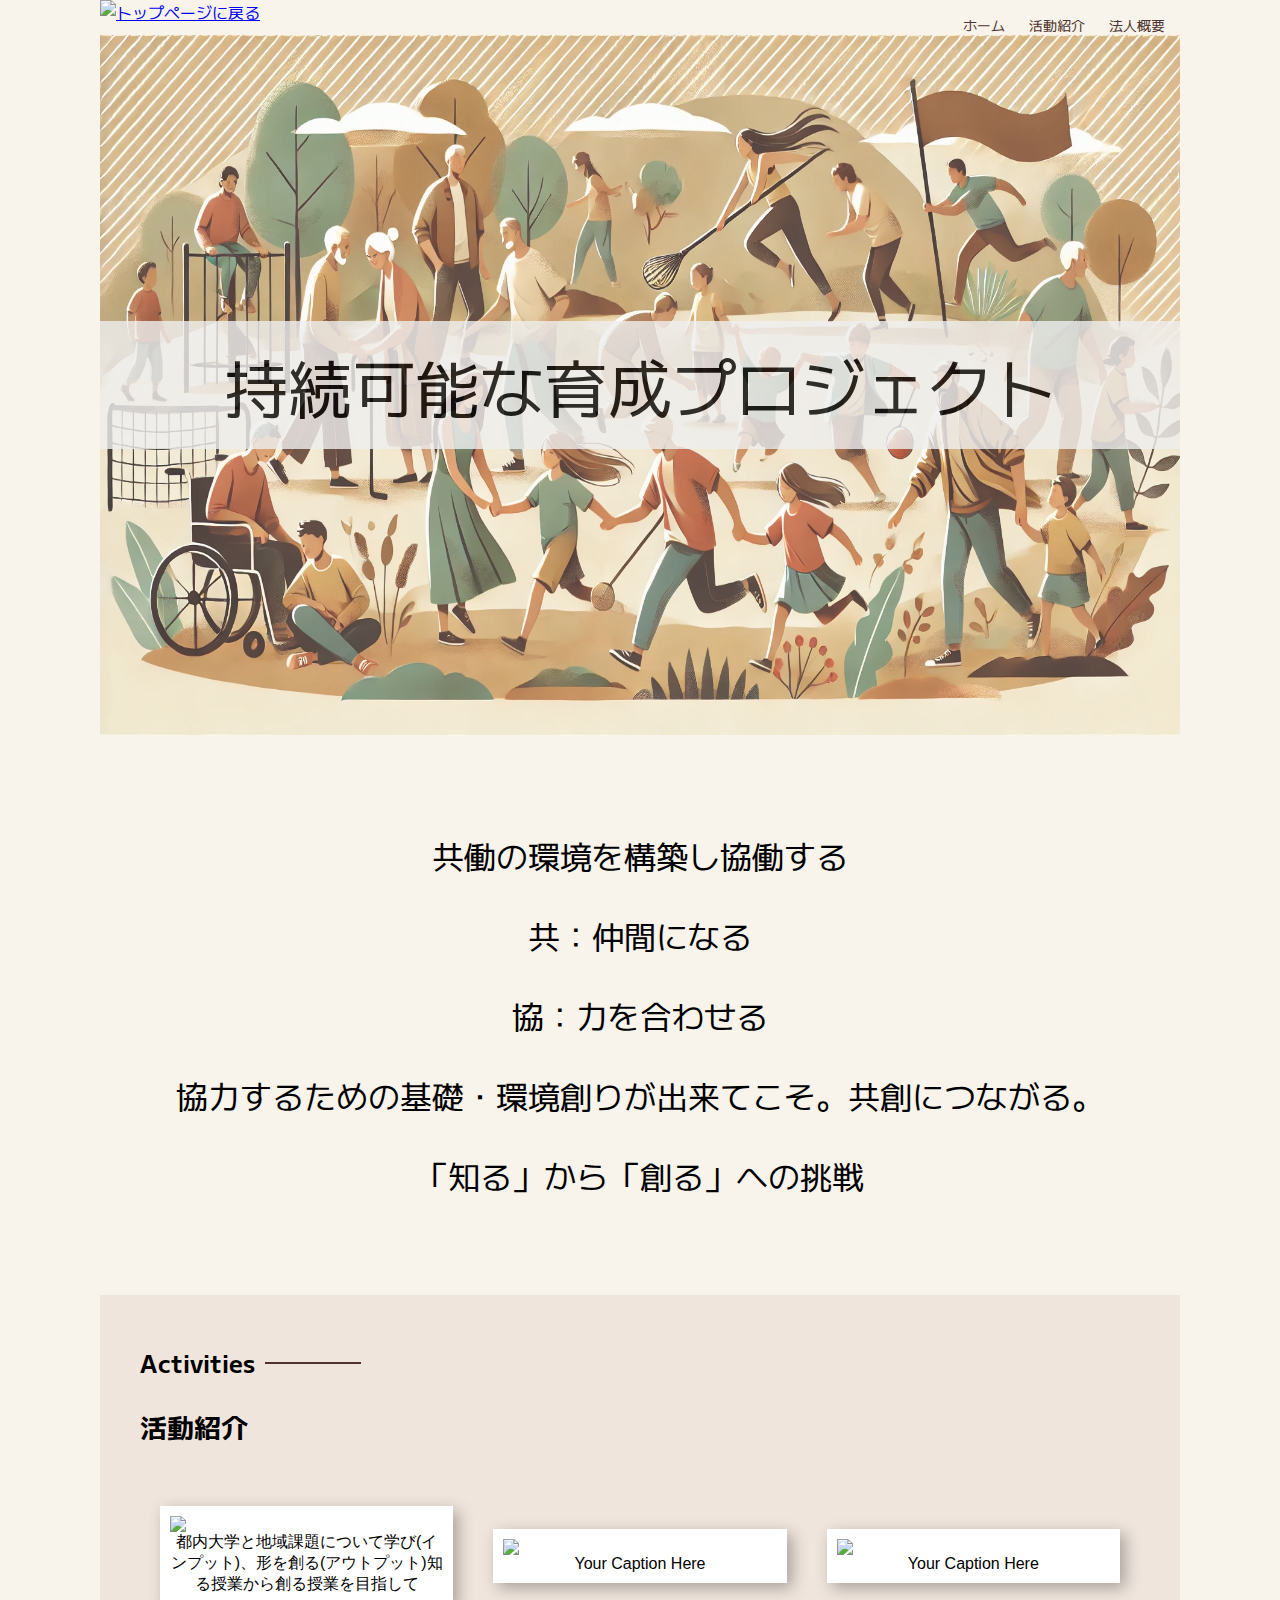
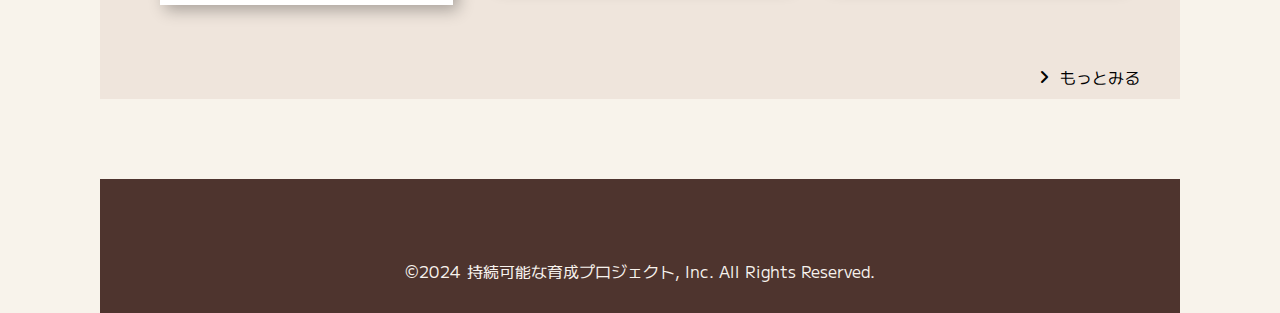
==== commit 690c24db: "9/14 昼作業分" ====
--- a/index.html
+++ b/index.html
@@ -21,8 +21,9 @@
 
         <!-- ナビゲーション -->
         <nav id="nav-pc">
+            <a href="./">ホーム</a>
             <a href="activity.html">活動紹介</a>
-            <a href="index.html#aboutus">法人概要</a>
+            <a href="aboutus.html">法人概要</a>
         </nav>
 
         <!-- スマホ用メニューボタン -->
@@ -40,7 +41,7 @@
                     src="images/logo-sp.png" alt="トップページに戻る"></a>
             <a class="menu" href="activity.html"
                 onclick="document.getElementById('nav-sp').style.display = 'none'">活動紹介</a>
-            <a class="menu" href="index.html#aboutus"
+            <a class="menu" href="aboutus.html"
                 onclick="document.getElementById('nav-sp').style.display = 'none'">法人概要</a>
         </nav>
     </header>
@@ -49,50 +50,46 @@
             <!-- メインビジュアル -->
             <section id="main-visual">
                 <div id="main-message">
-                    <h1>「共働」と「協働」を通し共創を目指す</h1>
-                    <p>共に仲間になる想いや関係性、環境「場」があるからこそ協働への行動につながる。</p>
+                    <span>持続可能な育成プロジェクト</span>
                 </div>
                 <img src="images/index/index-main2.png" alt="PCの周りに集まる多国籍の仲間たち">
             </section>
-            <!-- COMPANY -->
-            <section id="company">
-                <h2 class="index-h2">COMPANY</h2>
-                <h3>法人概要</h3>
-                <table id="company-table">
-                    <tr>
-                        <th class="tableheader-first">法人名</th>
-                        <td class="cell-first">一般社団法人 持続可能な育成プロジェクト</td>
-                    </tr>
-                    <tr>
-                        <th class="tableheader">設立</th>
-                        <td class="cell">2017年9月</td>
-                    </tr>
-                    <tr>
-                        <th class="tableheader">代表者</th>
-                        <td class="cell">佐々木　徳三郎 Tokusaburo SASAKI</td>
-                    </tr>
-                    <tr>
-                        <th class="tableheader">事業内容</th>
-                        <td class="cell">
-                            <ul>
-                                <li>教育支援</li>
-                                <li>障がい福祉</li>
-                                <li>児童福祉</li>
-                                <li>療育</li>
-                            </ul>
-                        </td>
-                    </tr>                                                            
-                    <tr>
-                        <th class="tableheader">所在地</th>
-                        <td class="cell">〒101-0054 東京都千代田区神田錦町3-21<br>ちよだプラットフォームスクウェア</td>
-                    </tr>
-
-
-                </table>
-                <iframe
-                    src="https://www.google.com/maps/embed?pb=!1m18!1m12!1m3!1d3240.4152920281535!2d139.75931527600383!3d35.69139672941512!2m3!1f0!2f0!3f0!3m2!1i1024!2i768!4f13.1!3m3!1m2!1s0x60188c0f9c9aaaab%3A0xe1466277d5a9ef04!2z44Gh44KI44Gg44OX44Op44OD44OI44OV44Kp44O844Og44K544Kv44Km44Kn44Ki!5e0!3m2!1sja!2sjp!4v1725043620813!5m2!1sja!2sjp" width="600" height="450" style="border:0;" allowfullscreen="" loading="lazy" referrerpolicy="no-referrer-when-downgrade"
-                    style="border:0;" allowfullscreen="" loading="lazy">
-                </iframe>
+            <!-- 考え -->
+            <section id="claim">
+                <div id="claim-message">
+                    <span>共働の環境を構築し協働する</span>
+                    <span>共：仲間になる</span>
+                    <span>協：力を合わせる</span>
+                    <span>協力するための基礎・環境創りが出来てこそ。共創につながる。</span>
+                    <span>「知る」から「創る」への挑戦</span>
+                </div>
+            </section>            
+            <!-- 活動紹介 -->
+            <section id="activity">
+                <h2 class="index-h2">Activities</h2>
+                <h3>活動紹介</h3>
+                <div id="activity-top-img">
+                    <div class="polaroid ">
+                        <img src="../image/26088.jpg" />
+                        <div class="caption">
+                            都内大学と地域課題について学び(インプット)、形を創る(アウトプット)知る授業から創る授業を目指して
+                        </div>
+                    </div>
+                    <div class="polaroid">
+                        <img src="../image/26093_0.jpg" />
+                        <div class="caption">Your Caption Here</div>
+                    </div>
+                    <div class="polaroid">
+                        <img src="../image/26099_0.jpg" />
+                        <div class="caption">Your Caption Here</div>
+                    </div>                    
+                </div>
+                <div id="activity-more" >
+                    <a href="activity.html" class="more-link">
+                        もっとみる
+                        <!--<img src="images/button-more.png" alt="もっとみる">-->
+                    </a>
+                </div>                
             </section>
         </article>
         <footer>
--- a/updated_style.css
+++ b/updated_style.css
@@ -1,7 +1,7 @@
 /* PC、スマホ共通スタイル */
 body {
     font-family: 'M PLUS 1','Noto Sans JP',"Source Sans Pro", "Hiragino Kaku Gothic ProN", Meiryo, Arial,
-        sans-serif;
+        sans-serif;    
 }
 
 ul, ol {
@@ -20,6 +20,38 @@
 #submit {
     margin-top: 50px;
 }
+
+#claim {
+    margin: 80px 0 10px 0;
+}
+
+#claim-message span {
+    display: block;
+    line-height: 5rem;
+    font-size: 2em;
+    text-align: center;
+}
+
+.more-link {
+    position: relative;
+    display: inline-block;
+    padding-left: 20px; /* アイコンのためのスペースを確保 */
+    text-decoration: none;
+    color: #000; /* リンクの色 */
+}
+
+.more-link::before {
+    content: "\f105"; /* Font Awesomeのアイコンコード（例：右矢印） */
+    font-family: "Font Awesome 6 Free"; /* Font Awesomeのフォントファミリー */
+    font-weight: 900; /* Font Awesomeアイコンのスタイルを指定 */
+    position: absolute;
+    left: 0;
+    top: 50%;
+    transform: translateY(-50%); /* 縦方向の中央揃え */
+    font-size: 16px; /* アイコンのサイズ */
+    color: #000; /* アイコンの色 */
+}
+
 
 /*================
  PC用のスタイル
@@ -78,16 +110,19 @@
     }
     #main-message {
         position: absolute;
-        background-color: #8B5E3C;
-        color: #F7F2ED;
-        border-radius: 20px;
-        height: 40%;
-        width: 90%;
+        /*background-color: #8B5E3C;*/
+        background-color:#EFEFEF;
+        /*color: #F7F2ED;*/
+        color: #000;
+        /*border-radius: 10px;*/
+        /*height: 80%;*/
+        height: 8rem;
+        width: 100%;
         z-index: 11;
         top: 50%;
         left: 50%;
         transform: translate(-50%,-50%);
-        opacity: 0.9;
+        opacity: 0.8;
         text-align:center;
         display: flex;
         flex-direction: column;
@@ -106,12 +141,23 @@
         margin: 10px 0 0 0;
         padding: 0 20px;
     }
+
+    #main-message span {
+        display: block;
+        /*line-height: 5rem;*/
+        /*font-size: 2em;*/
+        font-size: 4em;
+        text-align: center;        
+        /*font-weight: bold;*/
+    }
+
     #main-visual > img {
         width: 100%;
         height:700px;
         position: absolute;
         top: 0;
         z-index: 10;
+        opacity: 0.8;
     }
 
     /*見出し*/
@@ -128,11 +174,11 @@
         font-size: 27px;
     }
 
-    /* プロダクト */
+    /* 活動紹介 */
     #activity {
         background-color: #EFE5DC;
         margin: 80px 0 80px 0;
-        padding: 10px 40px 0px 40px;
+        padding: 10px 40px 10px 40px;
     }
 
     /* 外枠 */
@@ -164,6 +210,15 @@
         position: relative;
         height: 480px;
         margin-left: 20px;
+    }
+
+    #activity-top-img {
+        justify-content: center; /* 横方向の中央寄せ */
+        align-items: center; /* 縦方向の中央寄せ（オプション） */
+    }
+
+    #activity-top-img > div > img {
+        width: 200px;
     }
 
     /* 写真*/
@@ -204,7 +259,8 @@
 
     /* もっと見るボタン */
     #activity-more {
-        margin: 0 auto -42px auto;
+        /*margin: 0 auto -42px auto;*/
+        justify-content: flex-end; /* コンテナ内の要素を右寄せ */
     }
 
     /* ABOUT US */
@@ -649,6 +705,13 @@
         height: 250px;
     }
 
+    .activity-exp {
+        align-self: center; 
+    }
+    .activity-exp > p{
+        font-size:18px;
+    }
+
     .polaroid {
         width: 400px; /* ポラロイドの幅 */
         padding: 10px;
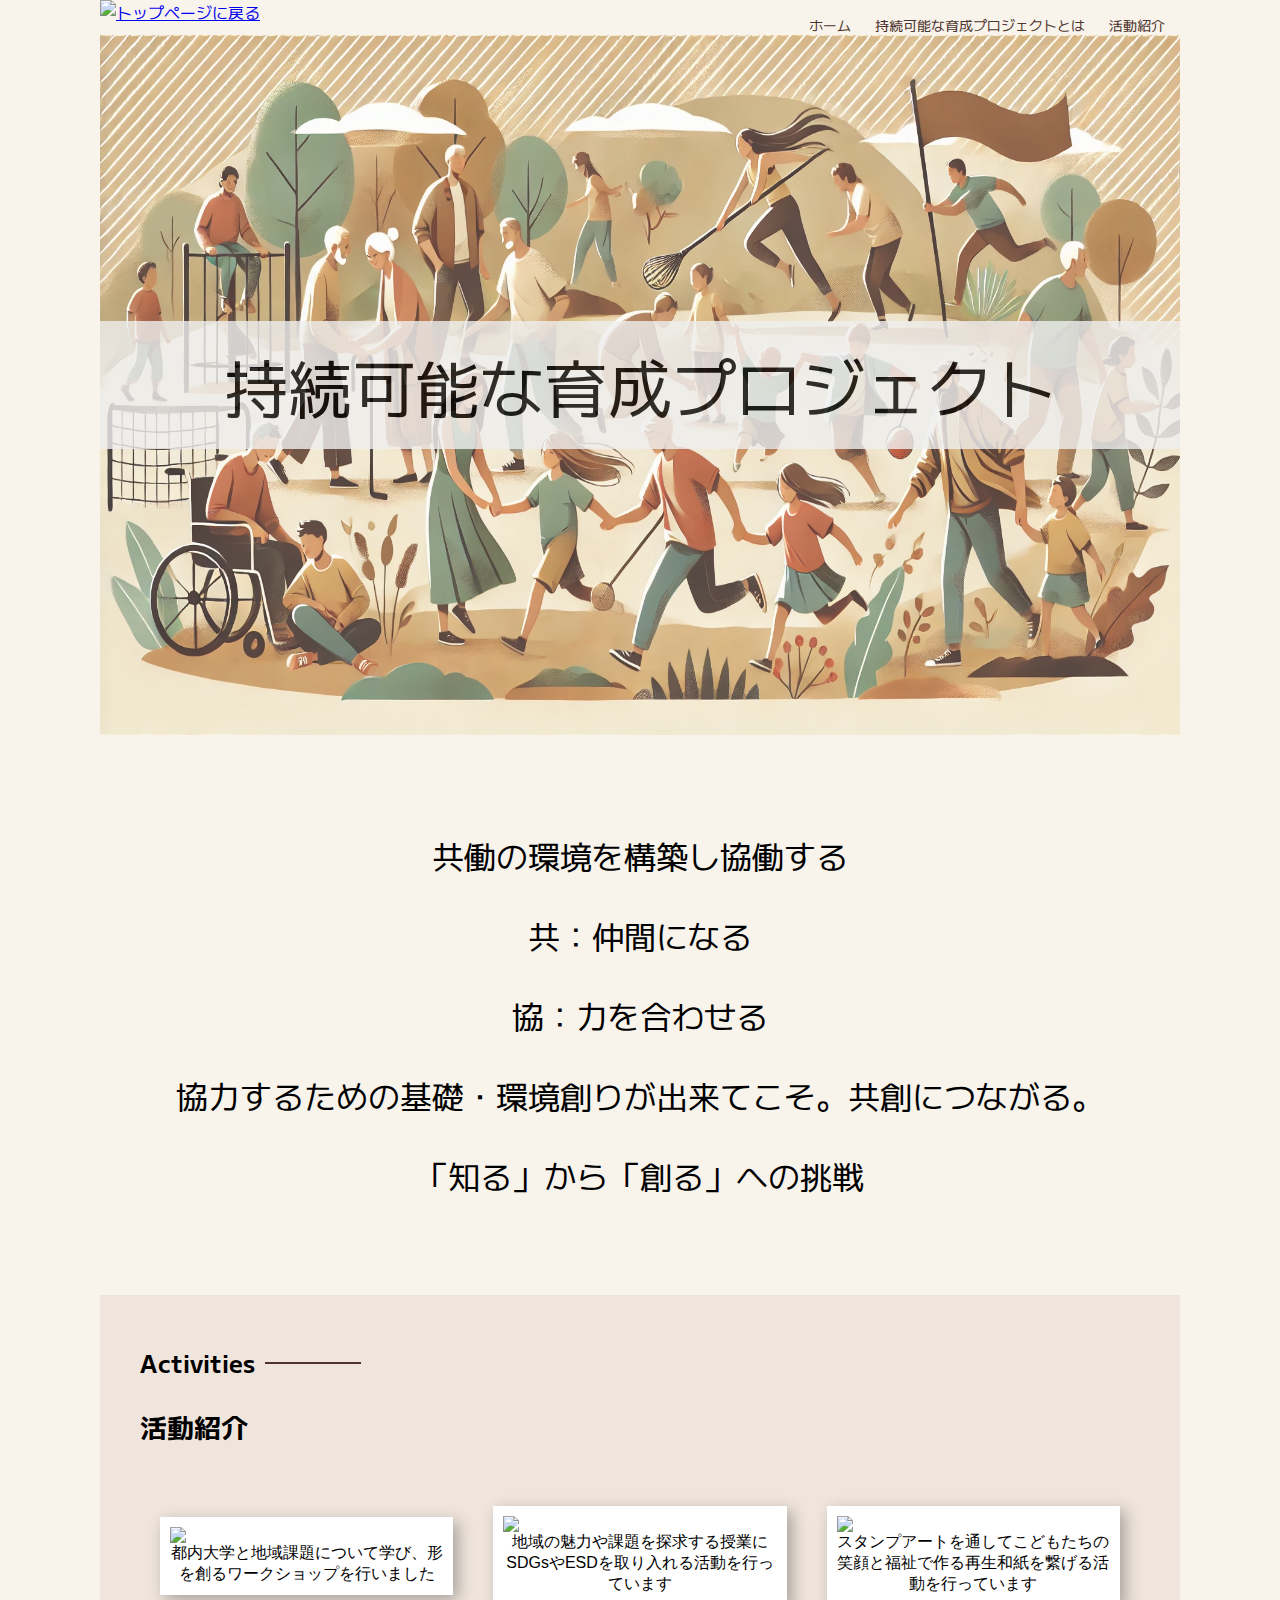
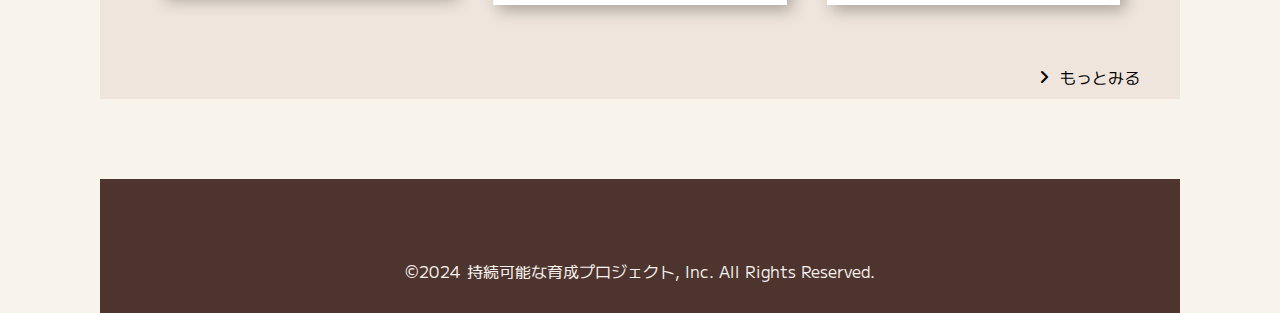
==== commit d69dec2e: "9/16まで作業分" ====
--- a/index.html
+++ b/index.html
@@ -22,8 +22,9 @@
         <!-- ナビゲーション -->
         <nav id="nav-pc">
             <a href="./">ホーム</a>
+            <a href="aboutus.html">持続可能な育成プロジェクトとは</a>
             <a href="activity.html">活動紹介</a>
-            <a href="aboutus.html">法人概要</a>
+            <!--<a href="contact.html">お問い合わせ</a>-->
         </nav>
 
         <!-- スマホ用メニューボタン -->
@@ -72,16 +73,18 @@
                     <div class="polaroid ">
                         <img src="../image/26088.jpg" />
                         <div class="caption">
-                            都内大学と地域課題について学び(インプット)、形を創る(アウトプット)知る授業から創る授業を目指して
+                            都内大学と地域課題について学び、形を創るワークショップを行いました
                         </div>
                     </div>
                     <div class="polaroid">
-                        <img src="../image/26093_0.jpg" />
-                        <div class="caption">Your Caption Here</div>
+                        <img src="../image/26099_0.jpg" />
+                        <div class="caption">
+                            地域の魅力や課題を探求する授業にSDGsやESDを取り入れる活動を行っています
+                        </div>
                     </div>
                     <div class="polaroid">
-                        <img src="../image/26099_0.jpg" />
-                        <div class="caption">Your Caption Here</div>
+                        <img src="../image/26697_0.jpg" />
+                        <div class="caption">スタンプアートを通してこどもたちの笑顔と福祉で作る再生和紙を繋げる活動を行っています</div>
                     </div>                    
                 </div>
                 <div id="activity-more" >
